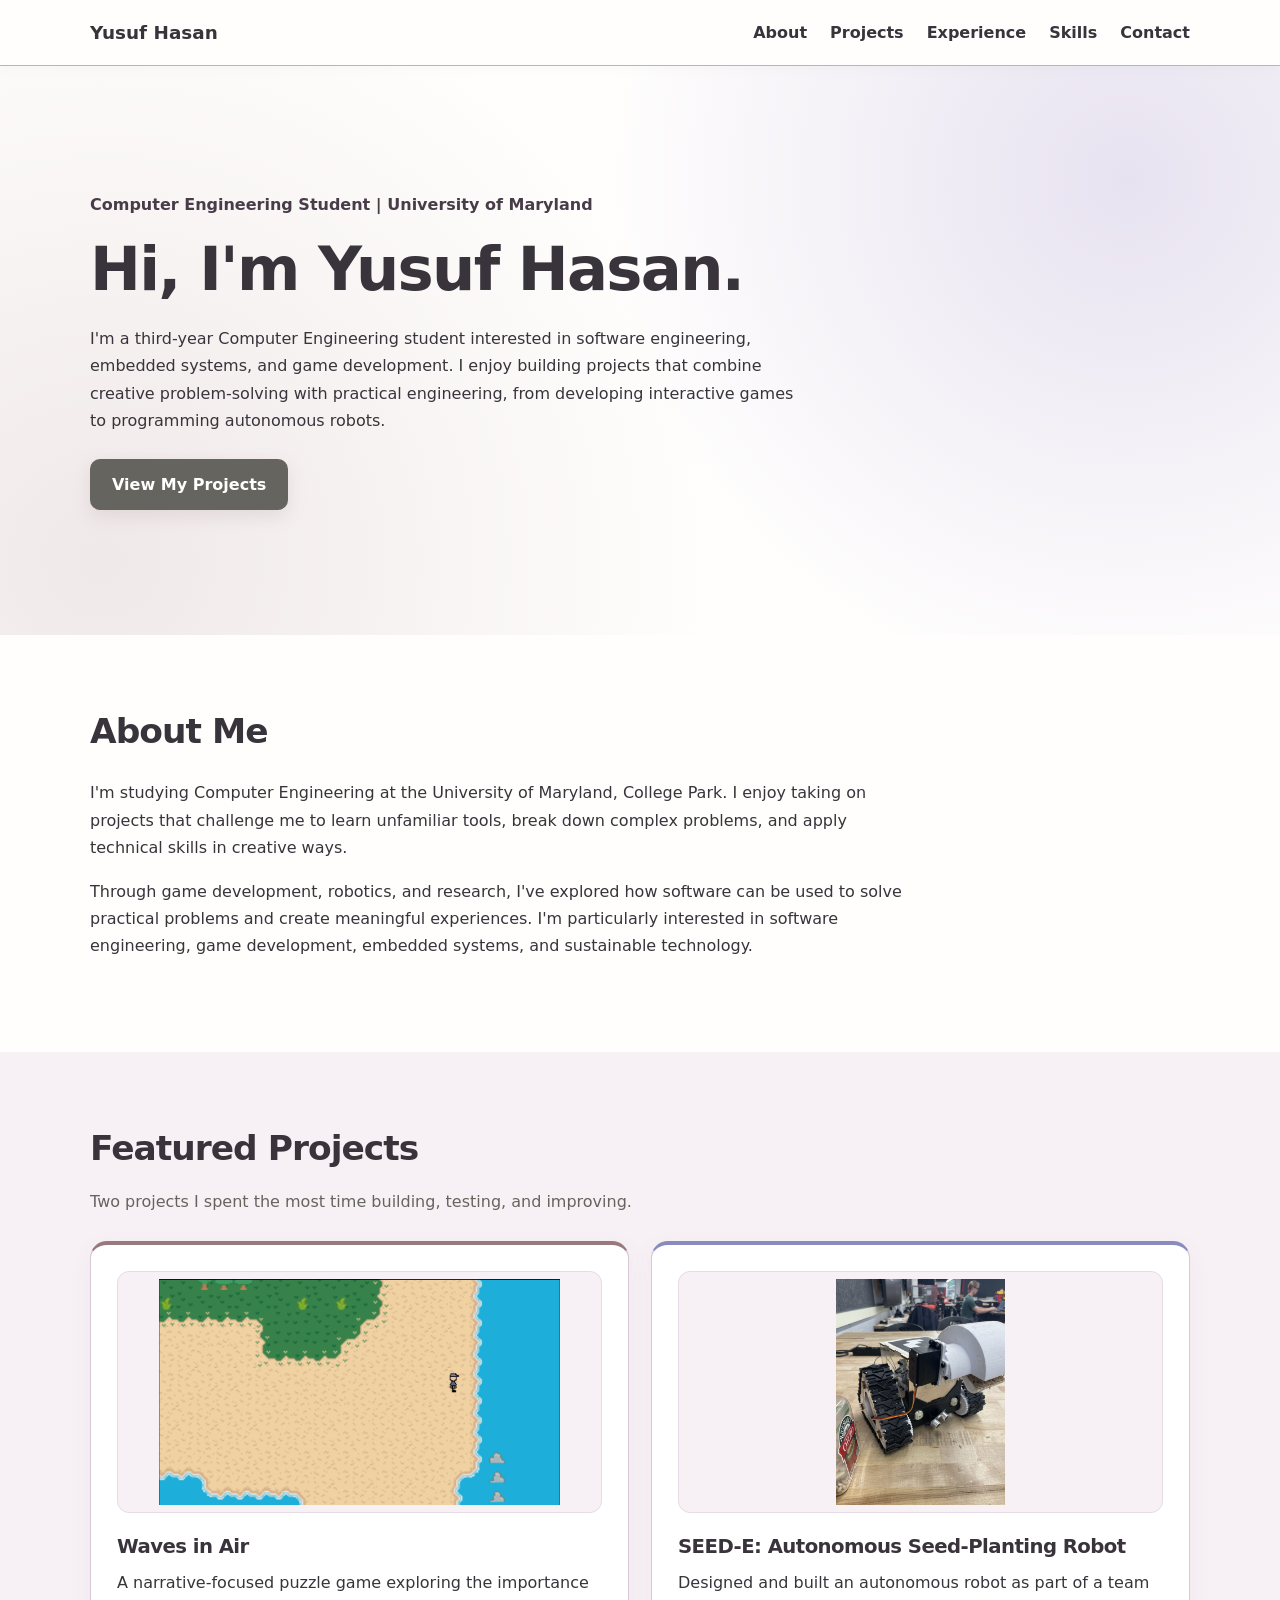
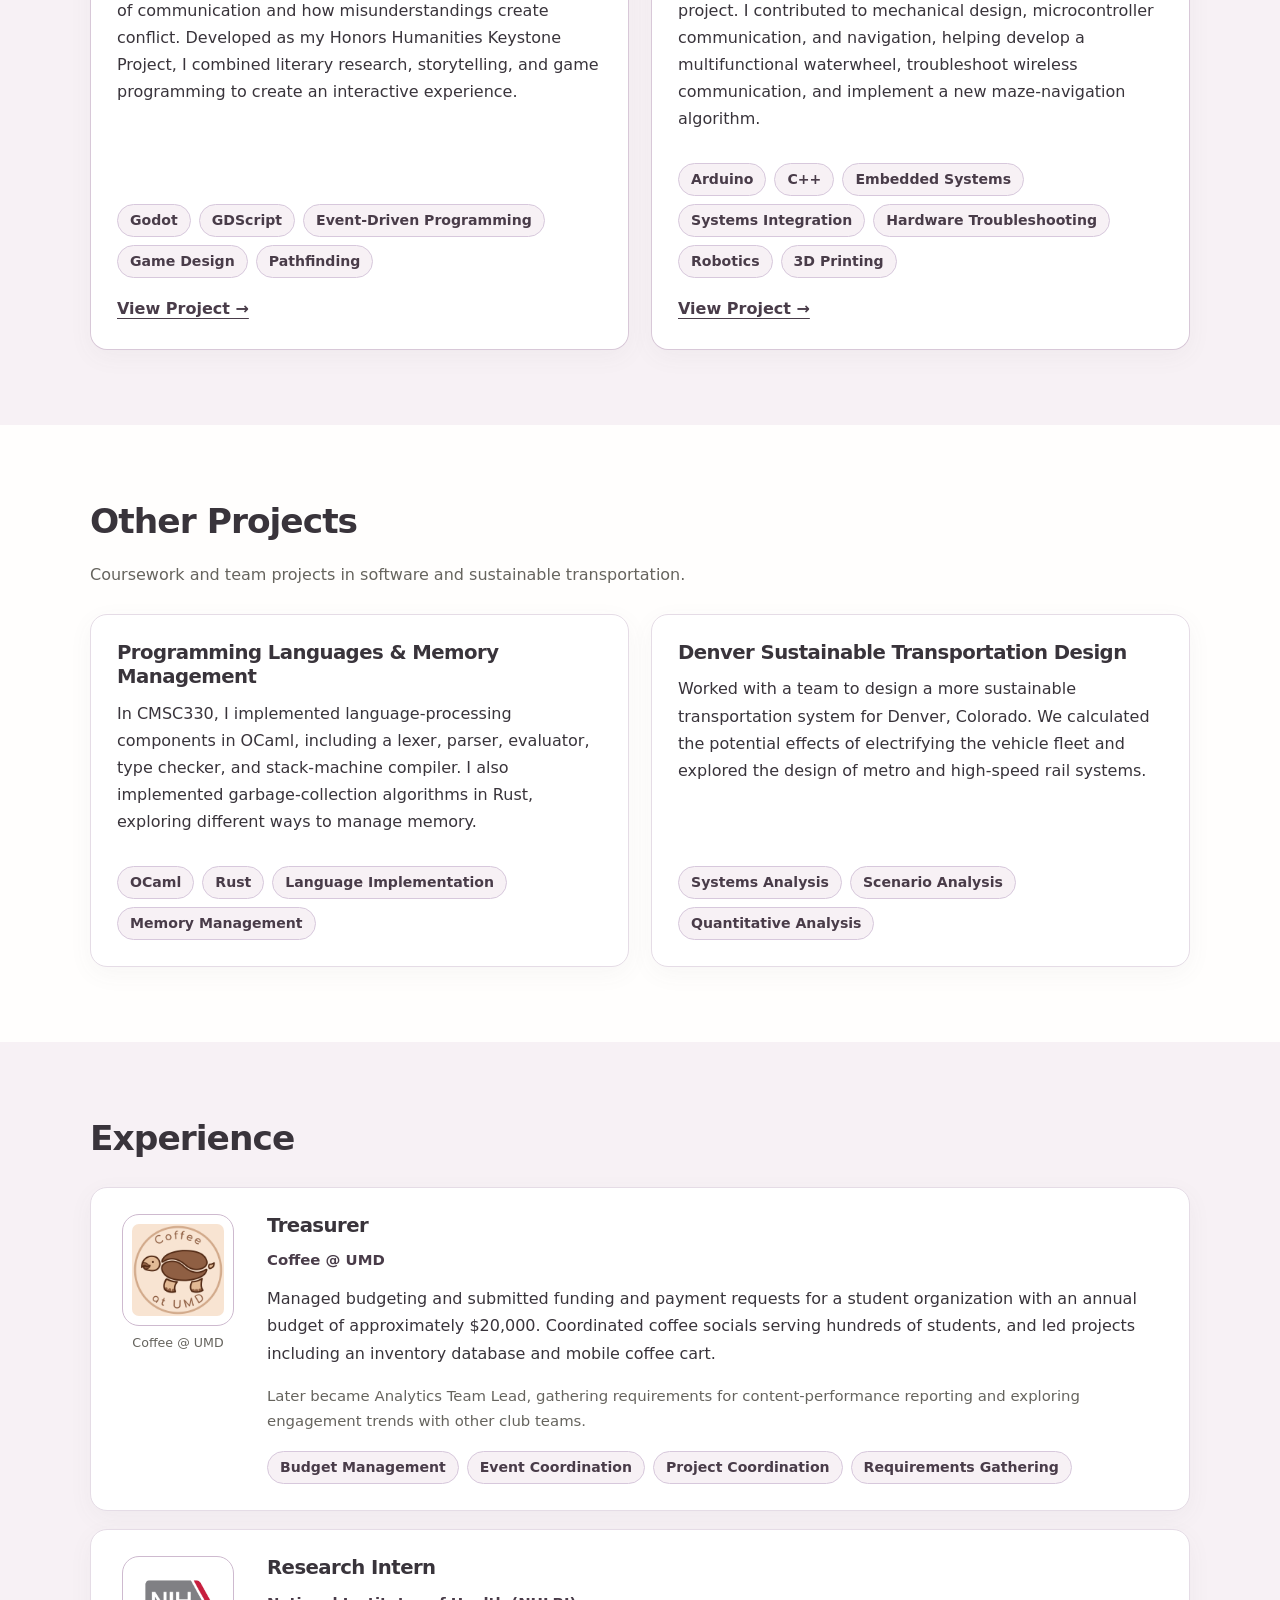
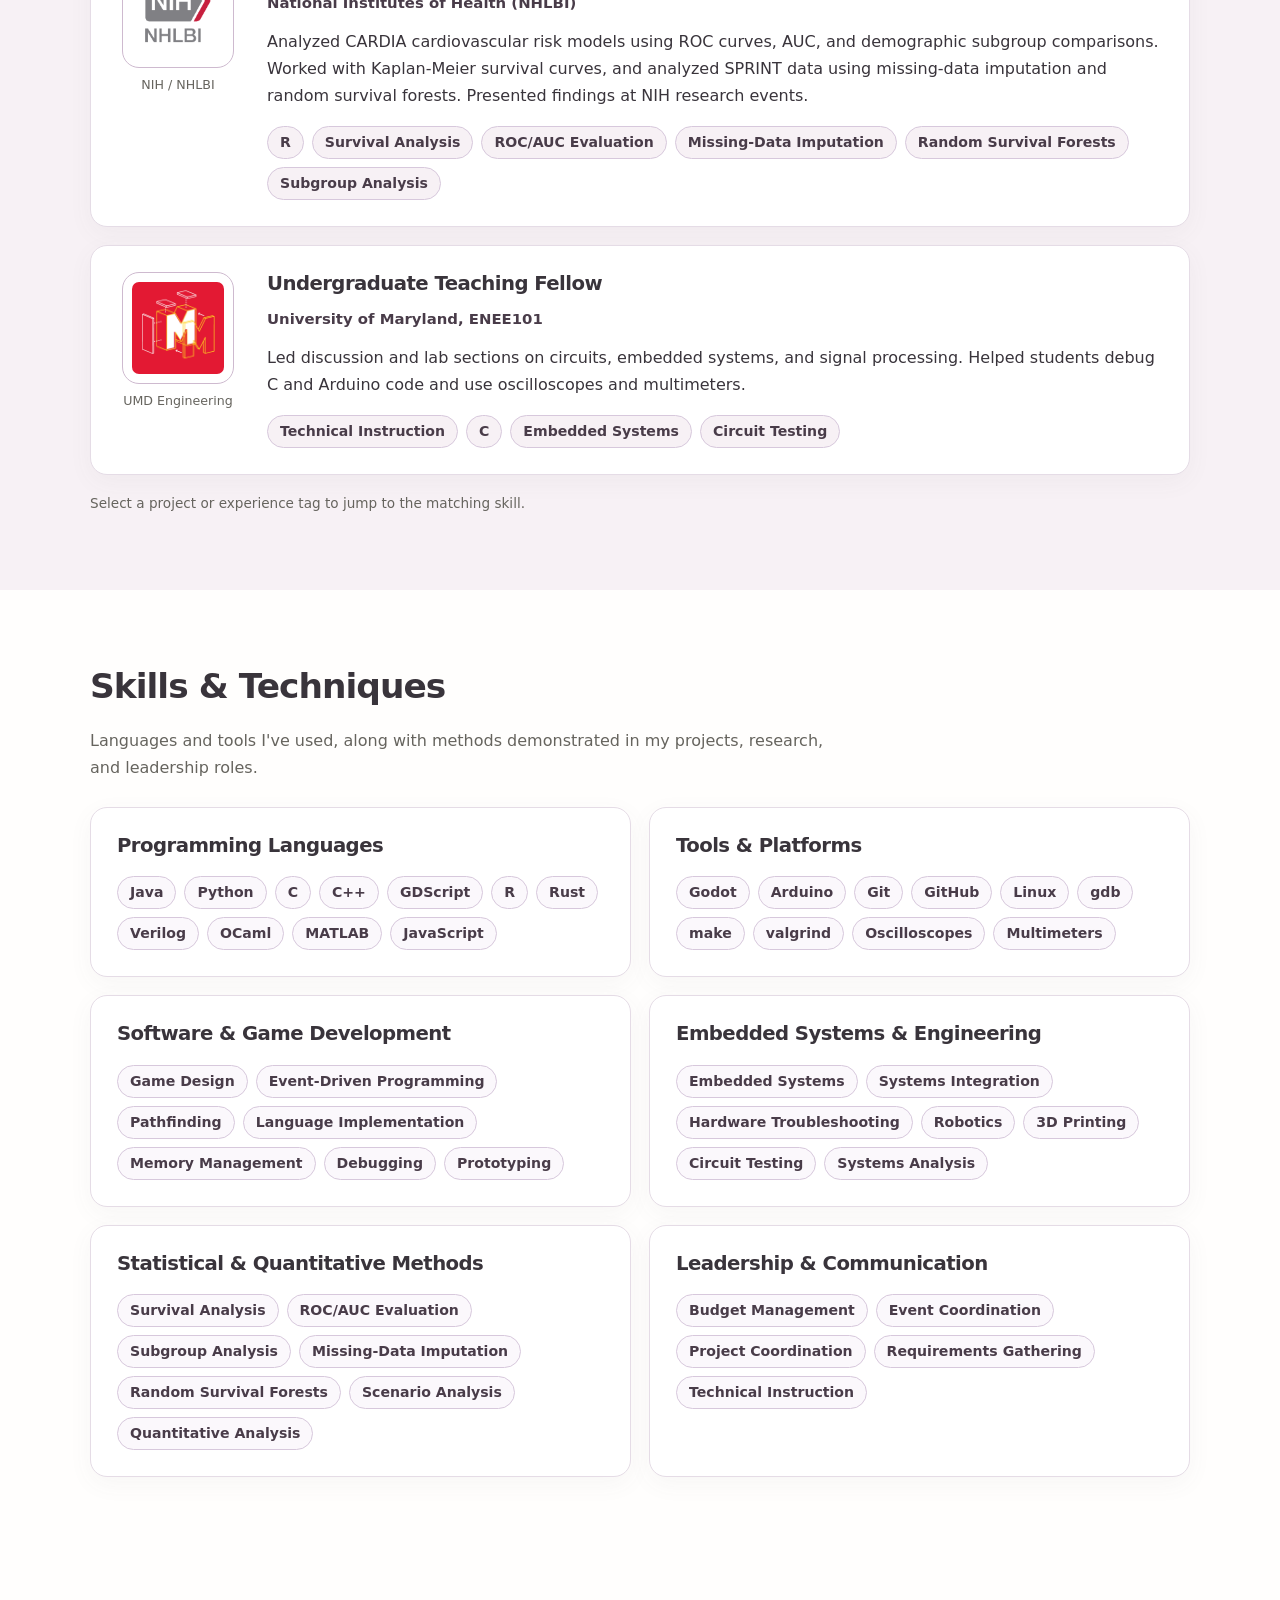
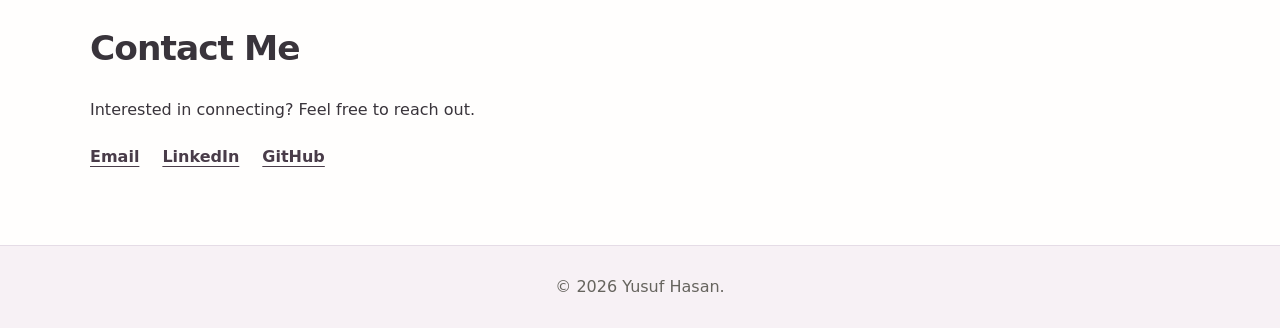
==== index.html @ 1dc0ae50 "Add Waves in Air screenshots and update media checklist" ====
<!DOCTYPE html>
<html lang="en">

<head>
    <meta charset="UTF-8">
    <meta name="viewport" content="width=device-width, initial-scale=1.0">
    <meta name="description" content="Yusuf Hasan's portfolio: game development, embedded systems, and engineering projects at the University of Maryland.">
    <title>Yusuf Hasan | Portfolio</title>
    <link rel="stylesheet" href="style.css?v=20261022-dusty-lavender">
</head>

<body>
    <a class="skip-link" href="#main-content">Skip to content</a>

    <!-- NAVIGATION -->
    <header>
        <nav class="container" aria-label="Main navigation">
            <a href="#home" class="logo">Yusuf Hasan</a>

            <ul class="nav-links">
                <li><a href="#about">About</a></li>
                <li><a href="#projects">Projects</a></li>
                <li><a href="#experience">Experience</a></li>
                <li><a href="#skills">Skills</a></li>
                <li><a href="#contact">Contact</a></li>
            </ul>
        </nav>
    </header>

    <main id="main-content">

        <!-- HOME -->
        <section id="home" class="hero">
            <div class="container">
                <p class="subtitle">
                    Computer Engineering Student | University of Maryland
                </p>
                <h1>Hi, I'm Yusuf Hasan.</h1>

                <p>
                    I'm a third-year Computer Engineering student
                    interested in software engineering, embedded
                    systems, and game development. I enjoy building
                    projects that combine creative problem-solving
                    with practical engineering, from developing
                    interactive games to programming autonomous robots.
                </p>

                <a href="#projects" class="button">View My Projects</a>
            </div>
        </section>

        <!-- ABOUT ME -->
        <section id="about">
            <div class="container">
                <h2>About Me</h2>

                <p>
                    I'm studying Computer Engineering at the
                    University of Maryland, College Park. I enjoy
                    taking on projects that challenge me to learn
                    unfamiliar tools, break down complex problems,
                    and apply technical skills in creative ways.
                </p>

                <p>
                    Through game development, robotics, and research,
                    I've explored how software can be used to solve
                    practical problems and create meaningful
                    experiences. I'm particularly interested in
                    software engineering, game development,
                    embedded systems, and sustainable technology.
                </p>
            </div>
        </section>

        <!-- PROJECTS -->
        <section id="projects" class="alternate">
            <div class="container">
                <h2>Featured Projects</h2>
                <p class="section-intro">Two projects I spent the most time building, testing, and improving.</p>

                <div class="card-grid featured-grid">

                    <!-- WAVES IN AIR -->
                    <article class="card">
                        <figure class="project-card-figure">
                            <img src="assets/waves-in-air/waves-cover.png" alt="The player explores a sandy coastline in Waves in Air" loading="lazy" width="1154" height="650">
                        </figure>

                        <h3>Waves in Air</h3>

                        <p>
                            A narrative-focused puzzle game exploring
                            the importance of communication and how
                            misunderstandings create conflict.
                            Developed as my Honors Humanities Keystone
                            Project, I combined literary research,
                            storytelling, and game programming to
                            create an interactive experience.
                        </p>

                        <div class="tag-list project-tag-list" aria-label="Related skills and techniques">
                            <a class="skill-tag" href="#skill-godot">Godot</a>
                            <a class="skill-tag" href="#skill-gdscript">GDScript</a>
                            <a class="skill-tag" href="#skill-event-driven">Event-Driven Programming</a>
                            <a class="skill-tag" href="#skill-game-design">Game Design</a>
                            <a class="skill-tag" href="#skill-pathfinding">Pathfinding</a>
                        </div>

                        <a href="waves-in-air.html">
                            View Project &rarr;
                        </a>
                    </article>

                    <!-- AUTONOMOUS ROBOT -->
                    <article class="card">
                        <figure class="project-card-figure">
                            <img src="assets/robot/robot-cover.jpg" alt="SEED-E robot with tracked wheels and seed hopper" loading="lazy" width="900" height="1200">
                        </figure>
                        <h3>SEED-E: Autonomous Seed-Planting Robot</h3>
                    
                        <p>
                            Designed and built an autonomous robot as part of
                            a team project. I contributed to mechanical design,
                            microcontroller communication, and navigation,
                            helping develop a multifunctional waterwheel,
                            troubleshoot wireless communication, and
                            implement a new maze-navigation algorithm.
                        </p>
                    
                        <div class="tag-list project-tag-list" aria-label="Related skills and techniques">
                            <a class="skill-tag" href="#skill-arduino">Arduino</a>
                            <a class="skill-tag" href="#skill-cpp">C++</a>
                            <a class="skill-tag" href="#skill-embedded">Embedded Systems</a>
                            <a class="skill-tag" href="#skill-systems-integration">Systems Integration</a>
                            <a class="skill-tag" href="#skill-hardware-troubleshooting">Hardware Troubleshooting</a>
                            <a class="skill-tag" href="#skill-robotics">Robotics</a>
                            <a class="skill-tag" href="#skill-3d-printing">3D Printing</a>
                        </div>
                    
                        <a href="autonomous-robot.html">
                            View Project &rarr;
                        </a>
                    </article>

                </div>
            </div>
        </section>

        <!-- OTHER PROJECTS -->
        <section id="other-projects">
            <div class="container">
                <h2>Other Projects</h2>
                <p class="section-intro">Coursework and team projects in software and sustainable transportation.</p>
                <div class="card-grid other-project-grid">

                    <!-- PROGRAMMING LANGUAGES COURSEWORK -->
                    <article class="card">
                        
                        <h3>Programming Languages &amp; Memory Management</h3>
                        <p>
                            In CMSC330, I implemented language-processing components in OCaml,
                            including a lexer, parser, evaluator, type checker, and stack-machine
                            compiler. I also implemented garbage-collection algorithms in Rust,
                            exploring different ways to manage memory.
                        </p>
                        <div class="tag-list project-tag-list" aria-label="Related skills and techniques">
                            <a class="skill-tag" href="#skill-ocaml">OCaml</a>
                            <a class="skill-tag" href="#skill-rust">Rust</a>
                            <a class="skill-tag" href="#skill-language-implementation">Language Implementation</a>
                            <a class="skill-tag" href="#skill-memory-management">Memory Management</a>
                        </div>
                        <!-- Coursework solutions remain private under course sharing rules. -->
                    </article>

                    <!-- TRANSPORTATION PROJECT -->
                    <article class="card">
                        
                        <h3>Denver Sustainable Transportation Design</h3>

                        <p>
                            Worked with a team to design a more
                            sustainable transportation system for
                            Denver, Colorado. We calculated the
                            potential effects of electrifying the
                            vehicle fleet and explored the design
                            of metro and high-speed rail systems.
                        </p>

                        <div class="tag-list project-tag-list" aria-label="Related skills and techniques">
                            <a class="skill-tag" href="#skill-systems-analysis">Systems Analysis</a>
                            <a class="skill-tag" href="#skill-scenario-analysis">Scenario Analysis</a>
                            <a class="skill-tag" href="#skill-quantitative-analysis">Quantitative Analysis</a>
                        </div>
                    </article>

                </div>
            </div>
        </section>

        <!-- EXPERIENCE -->
        <section id="experience" class="alternate">
            <div class="container">
                <h2>Experience</h2>
                <div class="experience-stack">
                    <article class="card experience-entry">
                        <figure class="experience-visual">
                            <img src="assets/coffee-club/coffee-at-umd-logo.png"
                                 alt="Coffee @ UMD turtle logo" width="120" height="120" loading="lazy">
                            <figcaption>Coffee @ UMD</figcaption>
                        </figure>
                        <div class="experience-copy">
                            <h3>Treasurer</h3>
                            <p class="experience-organization">Coffee @ UMD</p>
                            <p>
                                Managed budgeting and submitted funding and payment requests
                                for a student organization with an annual budget of approximately
                                $20,000. Coordinated coffee socials serving hundreds of students,
                                and led projects including an inventory database and mobile coffee cart.
                            </p>
                            <p class="experience-secondary-role">
                                Later became Analytics Team Lead, gathering requirements for content-performance
                                reporting and exploring engagement trends with other club teams.
                            </p>
                            <div class="tag-list project-tag-list" aria-label="Related skills and techniques">
                            <a class="skill-tag" href="#skill-budget-management">Budget Management</a>
                            <a class="skill-tag" href="#skill-event-coordination">Event Coordination</a>
                            <a class="skill-tag" href="#skill-project-coordination">Project Coordination</a>
                            <a class="skill-tag" href="#skill-requirements-gathering">Requirements Gathering</a>
                        </div>
                        </div>
                    </article>

                    <article class="card experience-entry">
                        <figure class="experience-visual">
                            <img src="assets/nhlbi-logo.png"
                                 alt="National Heart, Lung, and Blood Institute logo" width="120" height="120" loading="lazy">
                            <figcaption>NIH / NHLBI</figcaption>
                        </figure>
                        <div class="experience-copy">
                            <h3>Research Intern</h3>
                            <p class="experience-organization">National Institutes of Health (NHLBI)</p>
                            <p>
                                Analyzed CARDIA cardiovascular risk models using ROC curves, AUC, and
                                demographic subgroup comparisons. Worked with Kaplan-Meier survival curves,
                                and analyzed SPRINT data using missing-data imputation and random survival forests.
                                Presented findings at NIH research events.
                            </p>
                            <div class="tag-list project-tag-list" aria-label="Related skills and techniques">
                            <a class="skill-tag" href="#skill-r">R</a>
                            <a class="skill-tag" href="#skill-survival-analysis">Survival Analysis</a>
                            <a class="skill-tag" href="#skill-roc-auc">ROC/AUC Evaluation</a>
                            <a class="skill-tag" href="#skill-imputation">Missing-Data Imputation</a>
                            <a class="skill-tag" href="#skill-random-survival-forests">Random Survival Forests</a>
                            <a class="skill-tag" href="#skill-subgroup-analysis">Subgroup Analysis</a>
                        </div>
                        </div>
                    </article>

                    <article class="card experience-entry">
                        <figure class="experience-visual">
                            <img src="assets/umd-engineering-logo.png"
                                 alt="University of Maryland Engineering logo" width="120" height="120" loading="lazy">
                            <figcaption>UMD Engineering</figcaption>
                        </figure>
                        <div class="experience-copy">
                            <h3>Undergraduate Teaching Fellow</h3>
                            <p class="experience-organization">University of Maryland, ENEE101</p>
                            <p>
                                Led discussion and lab sections on circuits, embedded systems, and signal
                                processing. Helped students debug C and Arduino code and use
                                oscilloscopes and multimeters.
                            </p>
                            <div class="tag-list project-tag-list" aria-label="Related skills and techniques">
                            <a class="skill-tag" href="#skill-technical-instruction">Technical Instruction</a>
                            <a class="skill-tag" href="#skill-c">C</a>
                            <a class="skill-tag" href="#skill-embedded">Embedded Systems</a>
                            <a class="skill-tag" href="#skill-circuit-testing">Circuit Testing</a>
                        </div>
                        </div>
                    </article>
                </div>
                <p class="tag-hint">Select a project or experience tag to jump to the matching skill.</p>
            </div>
        </section>

                <!-- SKILLS -->
        <section id="skills">
            <div class="container">
                <h2>Skills &amp; Techniques</h2>
                <p class="section-intro">Languages and tools I've used, along with methods demonstrated in my projects, research, and leadership roles.</p>
                <div class="skills-grid">
<div class="card skill-group">
                        <h3>Programming Languages</h3>
                        <div class="skill-list">
                            <span class="skill-chip" id="skill-java">Java</span>
                            <span class="skill-chip" id="skill-python">Python</span>
                            <span class="skill-chip" id="skill-c">C</span>
                            <span class="skill-chip" id="skill-cpp">C++</span>
                            <span class="skill-chip" id="skill-gdscript">GDScript</span>
                            <span class="skill-chip" id="skill-r">R</span>
                            <span class="skill-chip" id="skill-rust">Rust</span>
                            <span class="skill-chip" id="skill-verilog">Verilog</span>
                            <span class="skill-chip" id="skill-ocaml">OCaml</span>
                            <span class="skill-chip" id="skill-matlab">MATLAB</span>
                            <span class="skill-chip" id="skill-javascript">JavaScript</span>
                        </div>
                    </div>
                    
                    <div class="card skill-group">
                        <h3>Tools &amp; Platforms</h3>
                        <div class="skill-list">
                            <span class="skill-chip" id="skill-godot">Godot</span>
                            <span class="skill-chip" id="skill-arduino">Arduino</span>
                            <span class="skill-chip" id="skill-git">Git</span>
                            <span class="skill-chip" id="skill-github">GitHub</span>
                            <span class="skill-chip" id="skill-linux">Linux</span>
                            <span class="skill-chip" id="skill-gdb">gdb</span>
                            <span class="skill-chip" id="skill-make">make</span>
                            <span class="skill-chip" id="skill-valgrind">valgrind</span>
                            <span class="skill-chip" id="skill-oscilloscope">Oscilloscopes</span>
                            <span class="skill-chip" id="skill-multimeter">Multimeters</span>
                        </div>
                    </div>
                    <div class="card skill-group">
                        <h3>Software &amp; Game Development</h3>
                        <div class="skill-list">
                            <span class="skill-chip" id="skill-game-design">Game Design</span>
                            <span class="skill-chip" id="skill-event-driven">Event-Driven Programming</span>
                            <span class="skill-chip" id="skill-pathfinding">Pathfinding</span>
                            <span class="skill-chip" id="skill-language-implementation">Language Implementation</span>
                            <span class="skill-chip" id="skill-memory-management">Memory Management</span>
                            <span class="skill-chip" id="skill-debugging">Debugging</span>
                            <span class="skill-chip" id="skill-prototyping">Prototyping</span>
                        </div>
                    </div>
                    <div class="card skill-group">
                        <h3>Embedded Systems &amp; Engineering</h3>
                        <div class="skill-list">
                            <span class="skill-chip" id="skill-embedded">Embedded Systems</span>
                            <span class="skill-chip" id="skill-systems-integration">Systems Integration</span>
                            <span class="skill-chip" id="skill-hardware-troubleshooting">Hardware Troubleshooting</span>
                            <span class="skill-chip" id="skill-robotics">Robotics</span>
                            <span class="skill-chip" id="skill-3d-printing">3D Printing</span>
                            <span class="skill-chip" id="skill-circuit-testing">Circuit Testing</span>
                            <span class="skill-chip" id="skill-systems-analysis">Systems Analysis</span>
                        </div>
                    </div>
                    <div class="card skill-group">
                        <h3>Statistical &amp; Quantitative Methods</h3>
                        <div class="skill-list">
                            <span class="skill-chip" id="skill-survival-analysis">Survival Analysis</span>
                            <span class="skill-chip" id="skill-roc-auc">ROC/AUC Evaluation</span>
                            <span class="skill-chip" id="skill-subgroup-analysis">Subgroup Analysis</span>
                            <span class="skill-chip" id="skill-imputation">Missing-Data Imputation</span>
                            <span class="skill-chip" id="skill-random-survival-forests">Random Survival Forests</span>
                            <span class="skill-chip" id="skill-scenario-analysis">Scenario Analysis</span>
                            <span class="skill-chip" id="skill-quantitative-analysis">Quantitative Analysis</span>
                        </div>
                    </div>
                    <div class="card skill-group">
                        <h3>Leadership &amp; Communication</h3>
                        <div class="skill-list">
                            <span class="skill-chip" id="skill-budget-management">Budget Management</span>
                            <span class="skill-chip" id="skill-event-coordination">Event Coordination</span>
                            <span class="skill-chip" id="skill-project-coordination">Project Coordination</span>
                            <span class="skill-chip" id="skill-requirements-gathering">Requirements Gathering</span>
                            <span class="skill-chip" id="skill-technical-instruction">Technical Instruction</span>
                        </div>
                    </div>
                </div>
            </div>
        </section>

        <!-- CONTACT -->
        <section id="contact">
            <div class="container">
                <h2>Contact Me</h2>

                <p>
                    Interested in connecting? Feel free to reach out.
                </p>

                <div class="contact-links">
                    <a href="mailto:hasan.yusuf4906@gmail.com">Email</a>

                    <a href="https://www.linkedin.com/in/yhasan1/"
                       target="_blank"
                       rel="noopener noreferrer">LinkedIn</a>

                    <a href="https://github.com/yhasan-1"
                       target="_blank"
                       rel="noopener noreferrer">GitHub</a>

                    <!-- Add your resume PDF to assets/other/resume.pdf and then uncomment this link:
                    <a href="assets/other/resume.pdf" target="_blank" rel="noopener noreferrer">Resume (PDF)</a>
                    -->
                </div>
            </div>
        </section>

    </main>

    <!-- FOOTER -->
    <footer>
        <div class="container">
            <p>&copy; 2026 Yusuf Hasan.</p>
        </div>
    </footer>

</body>
</html>
---- style.css ----
/* Dusty lavender palette sampled from the six-swatch reference.
   Mauve #97797E  |  Blush #C6AEB2  |  Lilac #CEBACF
   Lavender #B1A2D3  |  Periwinkle #8A8BBD  |  Charcoal #66645E
   Darker mauve text/links preserve contrast on off-white backgrounds.
*/

:root {
  color-scheme: light;
  --page: #FFFEFD;
  --surface: #FFFFFF;
  --lavender: #F7F1F5;
  --lavender-2: #EDE5ED;
  --lavender-3: #CEBACF;
  --ink: #39343B;
  --muted: #66645E;
  --accent: #5A4653;
  --accent-dark: #493C49;
  --border: #E5DCE6;
  --mauve: #97797E;
  --blush: #C6AEB2;
  --lilac: #CEBACF;
  --dusty-lavender: #B1A2D3;
  --periwinkle: #8A8BBD;
  --charcoal: #66645E;
  --shadow: 0 7px 25px rgba(102, 100, 94, .05);
  --shadow-hover: 0 17px 38px rgba(102, 100, 94, .13);
}
*, *::before, *::after { box-sizing: border-box; }
html { scroll-behavior: smooth; scroll-padding-top: 100px; }
body {
  margin: 0;
  background: var(--page);
  color: var(--ink);
  font: 400 1rem/1.7 system-ui, -apple-system, BlinkMacSystemFont, "Segoe UI", sans-serif;
}
img { max-width: 100%; }
a { color: var(--accent-dark); text-underline-offset: .22em; }
a:hover { color: var(--accent); }
a:focus-visible, summary:focus-visible {
  outline: 3px solid var(--accent);
  outline-offset: 4px;
  border-radius: 3px;
}
h1, h2, h3 { line-height: 1.23; letter-spacing: -.028em; }
h1 { font-size: clamp(2.45rem, 5vw, 3.8rem); margin: 0 0 18px; }
h2 { font-size: clamp(1.7rem, 3vw, 2.15rem); margin: 0 0 27px; }
h3 { font-size: 1.23rem; margin: 0 0 10px; }
p { margin: 0 0 17px; }
.container { width: min(91%, 1100px); margin-inline: auto; }
section { padding: 75px 0; }
section.alternate { background: var(--lavender); }
#skills, #other-projects { background: var(--page); }
#experience { background: var(--lavender); }
.skip-link {
  position: absolute; top: -100px; left: 12px; z-index: 100;
  padding: 11px 18px; border: 2px solid var(--accent); border-radius: 8px;
  background: #fff; color: var(--ink); font-weight: 700;
}
.skip-link:focus { top: 10px; }

/* Navigation */
header {
  position: sticky; top: 0; z-index: 20;
  background: rgba(255, 254, 253, .97);
  border-bottom: 1px solid var(--border);
  box-shadow: 0 2px 12px rgba(102, 100, 94, .04);
}
nav.container {
  display: flex; justify-content: space-between; align-items: center;
  gap: 22px; padding: 17px 0;
}
.logo { font-size: 1.15rem; font-weight: 750; color: var(--ink); text-decoration: none; }
.logo:hover { color: var(--accent); text-decoration: none; }
.nav-links {
  display: flex; flex-wrap: wrap; align-items: center;
  list-style: none; gap: 10px 23px; padding: 0; margin: 0;
}
.nav-links a { color: var(--ink); font-weight: 550; text-decoration: none; }
.nav-links a:hover { color: var(--accent); text-decoration: underline; }

/* Introduction */
.hero {
  padding: clamp(85px, 10vw, 125px) 0;
  background: radial-gradient(circle at 88% 24%, #E4D8E8 0, transparent 42%),
              radial-gradient(circle at 8% 85%, #F1E8EC 0, transparent 45%),
              var(--page);
}
.hero .container > p:not(.subtitle), .hero p { max-width: 720px; }
.hero h1 { max-width: 910px; }
.subtitle { color: var(--accent-dark); font-weight: 720; margin-bottom: 14px; }
.button {
  display: inline-block; margin-top: 8px; padding: 12px 22px;
  background: var(--accent); color: #fff; font-weight: 700;
  border-radius: 10px; text-decoration: none;
  box-shadow: 0 6px 18px rgba(151, 121, 126, .18);
  transition: background-color .18s ease, transform .18s ease, box-shadow .18s ease;
}
.button:hover {
  background: var(--accent-dark); color: #fff; text-decoration: none;
  transform: translateY(-2px); box-shadow: 0 10px 22px rgba(151, 121, 126, .23);
}

/* Projects */
.card-grid { display: grid; grid-template-columns: repeat(2, minmax(0, 1fr)); gap: 22px; }
.card {
  background: var(--surface); border: 1px solid var(--border);
  border-radius: 17px; padding: 26px; min-width: 0; box-shadow: var(--shadow);
}
.card-grid > .card { display: flex; flex-direction: column; }
.card-grid > .card:hover {
  box-shadow: var(--shadow-hover); border-color: #CEBACF; transform: translateY(-3px);
}
.card-grid > .card { transition: transform .22s ease, box-shadow .22s ease, border-color .22s ease; }
.card a:not(.skill-tag) { display: inline-block; font-weight: 720; margin-top: 14px; }
.card-grid .card .tags { margin-top: auto; }
.tags { color: var(--muted); font-size: .92rem; }
.section-intro { color: var(--muted); max-width: 760px; margin: -8px 0 26px; }
.featured-grid > .card { border-color: #D8C8D8; }
.other-project-grid > .card { background: #fff; }
.project-card-art, .project-card-figure {
  display: grid; place-items: center;
  min-height: 215px; margin: 0 0 22px; overflow: hidden;
  border: 1px solid var(--border); border-radius: 12px;
  background: linear-gradient(130deg, #EFE4ED 5%, #B1A2D3 52%, #F8F4F6 100%);
}
.project-card-art { position: relative; }
.project-art-glyph {
  color: #8A8BBD; font-size: 5.6rem; line-height: 1;
  transform: rotate(-12deg); transition: transform .3s ease;
}
.project-art-lines {
  position: absolute; width: 100px; height: 4px;
  border-radius: 50%; right: 13%; bottom: 33%;
  background: #C6AEB2; box-shadow: 0 19px #CEBACF, 0 38px #B1A2D3;
  opacity: .7;
}
.card:hover .project-art-glyph { transform: rotate(0deg) translateY(-4px); }
.project-card-figure { display: block; background: var(--lavender); text-align: center; }
.project-card-figure img {
  width: 100%; height: 240px; padding: 7px;
  object-fit: contain; display: block;
  transition: transform .3s ease;
}
.project-card-figure:hover img, .card:hover .project-card-figure img { transform: scale(1.035); }
.project-card-figure figcaption {
  font-size: .83rem; color: var(--muted); padding: 2px 8px 10px;
}
#about p { max-width: 830px; }

/* Experience */
.experience-stack { display: grid; gap: 18px; }
.experience-entry {
  display: grid; grid-template-columns: 122px minmax(0, 1fr);
  align-items: start; gap: 28px;
}
.experience-visual {
  margin: 0; text-align: center; min-width: 0;
}
.experience-visual img {
  width: 112px; height: 112px; display: block; margin: 0 auto 8px;
  object-fit: contain; padding: 9px; border-radius: 17px;
  background: #fff; border: 1px solid var(--border);
  transition: transform .28s ease, box-shadow .28s ease;
}
.experience-entry:hover .experience-visual img {
  transform: translateY(-3px) rotate(-2deg) scale(1.04);
  box-shadow: 0 11px 24px rgba(138, 139, 189, .18);
}
.experience-visual figcaption { color: var(--muted); font-size: .79rem; line-height: 1.4; }
.experience-copy { min-width: 0; }
.experience-organization {
  color: var(--accent-dark); font-size: .93rem; font-weight: 680;
  margin-bottom: 12px !important;
}
.experience-secondary-role { color: var(--muted); font-size: .93rem; }
.tag-hint { color: var(--muted); font-size: .85rem; margin: 17px 0 0; }
.tag-list, .skill-list { display: flex; flex-wrap: wrap; gap: 8px; margin-top: 15px; }
.skill-tag, .skill-chip {
  display: inline-flex; align-items: center; min-height: 33px;
  border-radius: 999px; border: 1px solid #D7C8DC;
  background: var(--lavender); padding: 5px 12px;
  color: var(--accent-dark); font-size: .88rem;
  font-weight: 650; line-height: 1.35;
}
.skill-tag { text-decoration: none; transition: transform .18s ease, background-color .18s ease; }
.skill-tag:hover {
  color: var(--accent-dark); text-decoration: none;
  background: #E6D8EB; transform: translateY(-2px);
}
.skill-chip { background: #FBF8FC; scroll-margin-top: 130px; }
.skill-chip:target {
  background: #DDD2E7; outline: 2px solid var(--accent); outline-offset: 2px;
}
.skills-grid { display: grid; grid-template-columns: repeat(2,minmax(0,1fr)); gap: 18px; }
.skill-group h3 { margin-bottom: 18px; }
.skill-group .skill-list { margin-top: 0; }

/* Contact and footer */
.contact-links { display: flex; flex-wrap: wrap; gap: 14px 23px; margin-top: 20px; }
.contact-links a { font-weight: 660; }
footer {
  border-top: 1px solid var(--border); background: var(--lavender);
  padding: 27px 0; color: var(--muted); text-align: center;
}
footer p { margin: 0; }

/* Project detail pages */
.project-page .hero, .robot-page .hero { padding: 65px 0 48px; }
.project-page section, .robot-page section { padding: 60px 0; }
.project-page h1, .robot-page h1 { margin: 16px 0 12px; }
.project-page h3, .robot-page h3 { margin: 22px 0 13px; }
.project-page p, .robot-page p { max-width: 870px; }
.project-page ul, .robot-page ul { padding-left: 22px; margin: 0 0 19px; }
.project-page li, .robot-page li { margin-bottom: 10px; }
/* Only text until Waves in Air screenshots are available. */
.project-page .content-with-media { max-width: 900px; }
.project-page .project-challenge { margin-bottom: 19px; }
.project-page .project-challenge h3 { margin-top: 0; }
.project-page .project-challenge ul { margin-bottom: 0; }
.project-page .project-challenge li:last-child { margin-bottom: 0; }
.project-note, .gallery-intro { color: var(--muted); font-size: .94rem; }
/* SEED-E photos use intrinsic image dimensions, rather than fixed cropped boxes. */
.robot-layout {
  display: grid; grid-template-columns: minmax(0,1.18fr) minmax(270px,.82fr);
  gap: 28px; align-items: start; margin: 25px 0;
}
.robot-photo { margin: 0; min-width: 0; }
.photo-frame {
  width: 100%; padding: 10px; overflow: hidden;
  display: grid; place-items: center;
  border: 1px solid var(--border); border-radius: 13px;
  background: linear-gradient(145deg, #FCF7FB, #EDE5EF);
}
.photo-frame img {
  display: block; width: 100%; height: auto;
  max-height: 460px; object-fit: contain; border-radius: 7px;
  transition: transform .32s ease, filter .32s ease;
}
.robot-photo:hover .photo-frame img { transform: scale(1.035); filter: saturate(1.06); }
.robot-photo figcaption {
  margin-top: 9px; color: var(--muted);
  font-size: .89rem; line-height: 1.55;
}
.robot-photo-gallery {
  display: grid; grid-template-columns: repeat(2,minmax(0,1fr));
  gap: 22px; margin: 22px 0 0; max-width: 860px;
}
.robot-photo-gallery .photo-frame img { max-height: 330px; }
.robot-technical-text { max-width: 870px; }
.gallery-heading { scroll-margin-top: 130px; }
.page-actions { display: flex; gap: 16px; flex-wrap: wrap; margin-top: 20px; }

@media (max-width: 820px) {
  nav.container { flex-direction: column; align-items: flex-start; gap: 12px; }
  .nav-links { gap: 9px 18px; font-size: .93rem; }
  .robot-layout { grid-template-columns: 1fr; }
  .robot-layout .robot-photo { max-width: 580px; }
}
@media (max-width: 650px) {
  section, .project-page section, .robot-page section { padding: 50px 0; }
  .hero, .project-page .hero, .robot-page .hero { padding: 70px 0 48px; }
  .card-grid, .skills-grid, .robot-photo-gallery { grid-template-columns: 1fr; }
  .card { padding: 20px; }
  .experience-entry { grid-template-columns: 76px minmax(0,1fr); gap: 15px; }
  .experience-visual img { width: 70px; height: 70px; padding: 6px; border-radius: 12px; }
  .experience-visual figcaption { font-size: .7rem; }
  .project-card-figure img { height: 210px; }
  .robot-photo-gallery .photo-frame img { max-height: 410px; }
}
@media (prefers-reduced-motion: reduce) {
  html { scroll-behavior: auto; }
  *, *::before, *::after { transition-duration: .01ms !important; animation-duration: .01ms !important; }
}

/* Project technologies use the same linked tags as experience entries. */
.card-grid .project-tag-list {
  margin-top: auto;
  padding-top: 14px;
}
.card-grid .project-tag-list + a {
  margin-top: 17px;
}
.project-detail-tags {
  margin: 14px 0 22px;
}
.project-detail-tags .skill-tag {
  white-space: nowrap;
}


/* Project showcases: short, scannable content and consistent navigation */
.showcase-lead {
  font-size: clamp(1.08rem, 1.6vw, 1.24rem);
  font-weight: 520;
  max-width: 740px;
}
.project-back-link { display: inline-block; margin-bottom: 19px; }
.project-feature-grid {
  display: grid;
  grid-template-columns: repeat(3, minmax(0, 1fr));
  gap: 18px;
}
.project-feature-grid .card {
  padding: 22px;
  box-shadow: var(--shadow);
}
.project-feature-grid .card h3 { margin-top: 0; }
.project-feature-grid .card p { margin-bottom: 0; }
.project-return {
  padding: 32px 0 78px !important;
  border-top: 1px solid var(--border);
  background: var(--page);
}
.project-return .button { margin-top: 0; }
@media (max-width: 820px) {
  .project-feature-grid { grid-template-columns: 1fr; }
}

/* Reference colors used as gentle accents, not as low-contrast body text. */
header { border-bottom-color: var(--blush); }
.button { background: var(--charcoal); }
.button:hover { background: var(--accent); }
.hero {
  background:
    radial-gradient(circle at 88% 20%, rgba(177, 162, 211, .30) 0, transparent 43%),
    radial-gradient(circle at 8% 87%, rgba(198, 174, 178, .27) 0, transparent 48%),
    var(--page);
}
.section-intro { color: var(--muted); }
.featured-grid > .card { border-top: 4px solid var(--mauve); }
.featured-grid > .card:nth-child(2) { border-top-color: var(--periwinkle); }
.project-art-glyph { color: var(--mauve); }
.project-art-lines { background: var(--blush); box-shadow: 0 19px var(--lilac), 0 38px var(--dusty-lavender); }
.experience-visual img { border-color: var(--lilac); }
.skill-chip:target { background: #E6DAEB; outline-color: var(--charcoal); }
::selection { background: var(--lilac); color: var(--ink); }


/* Keep gameplay screenshots and dialogue readable at every viewport width. */
.waves-photo { max-width: 860px; margin: 24px 0; }
.waves-photo .photo-frame img { max-height: none; }
.waves-photo figcaption { margin-top: 9px; color: var(--muted); font-size: .89rem; }
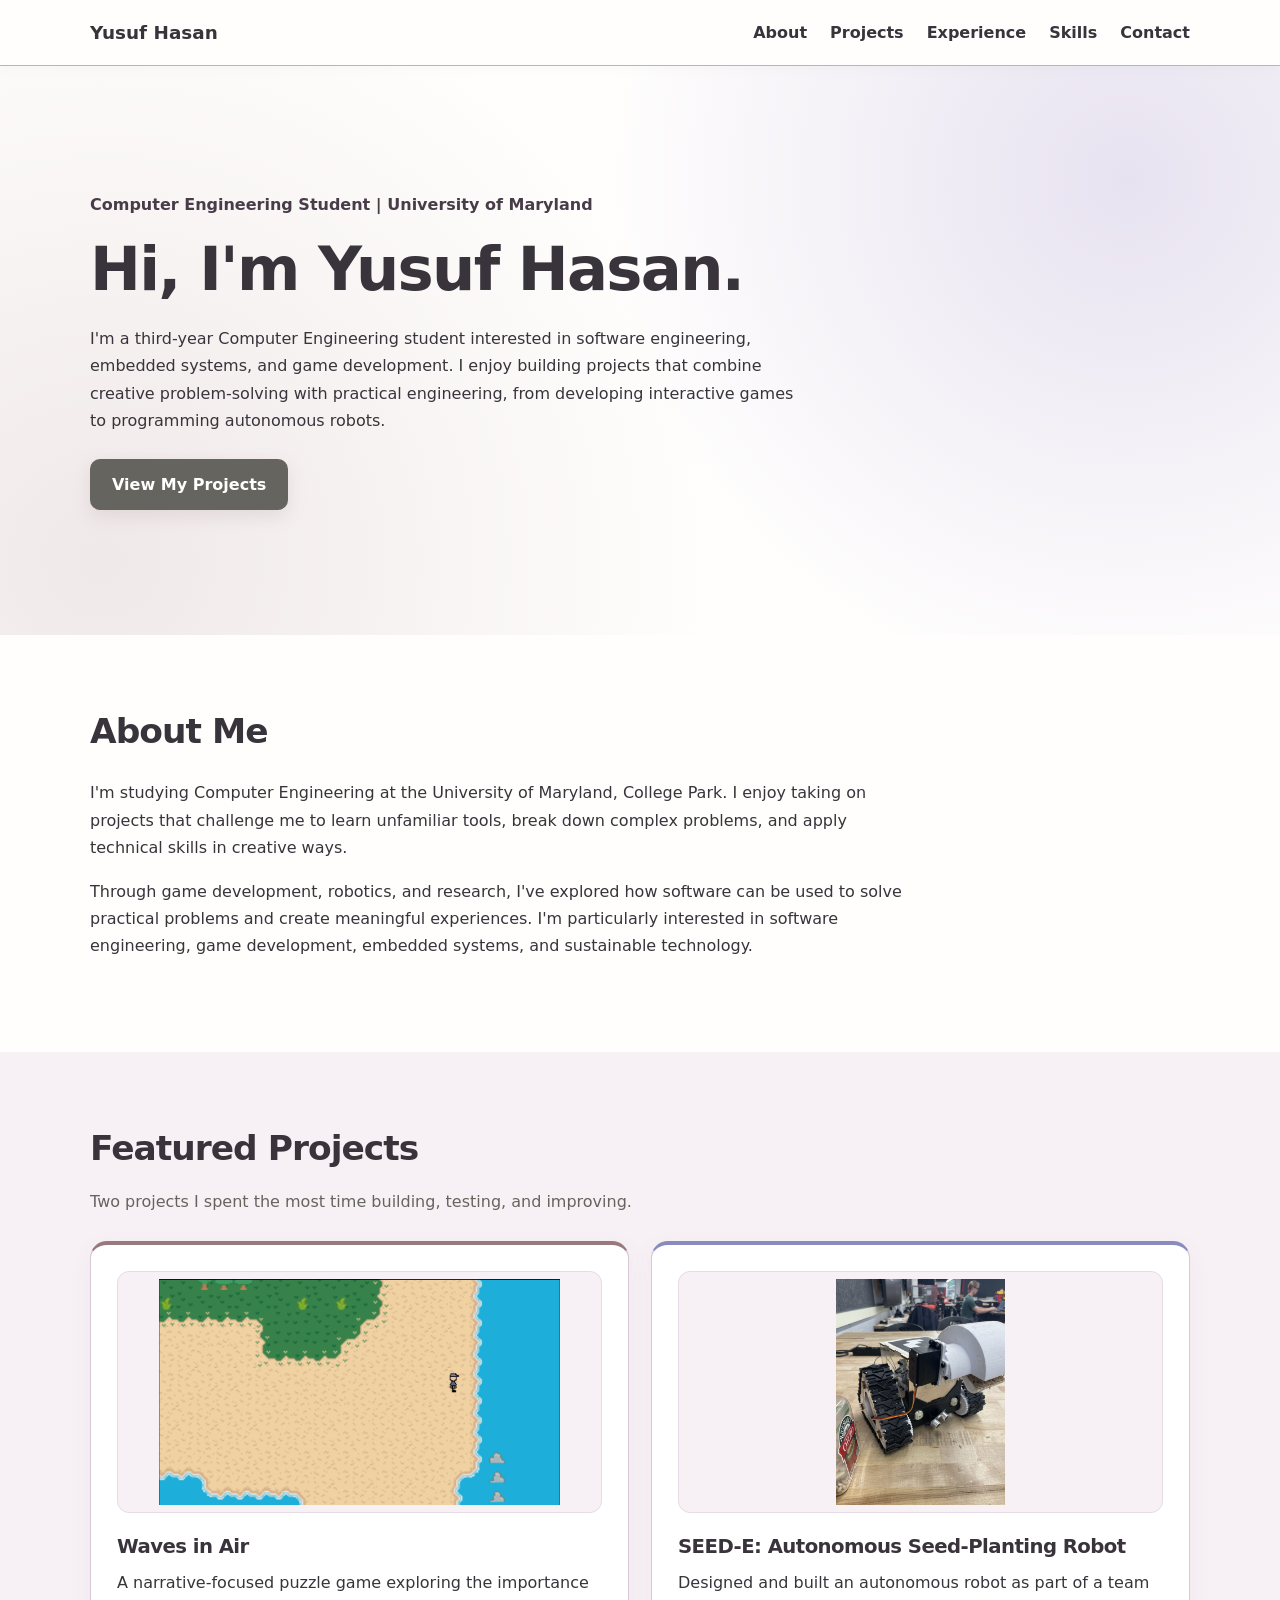
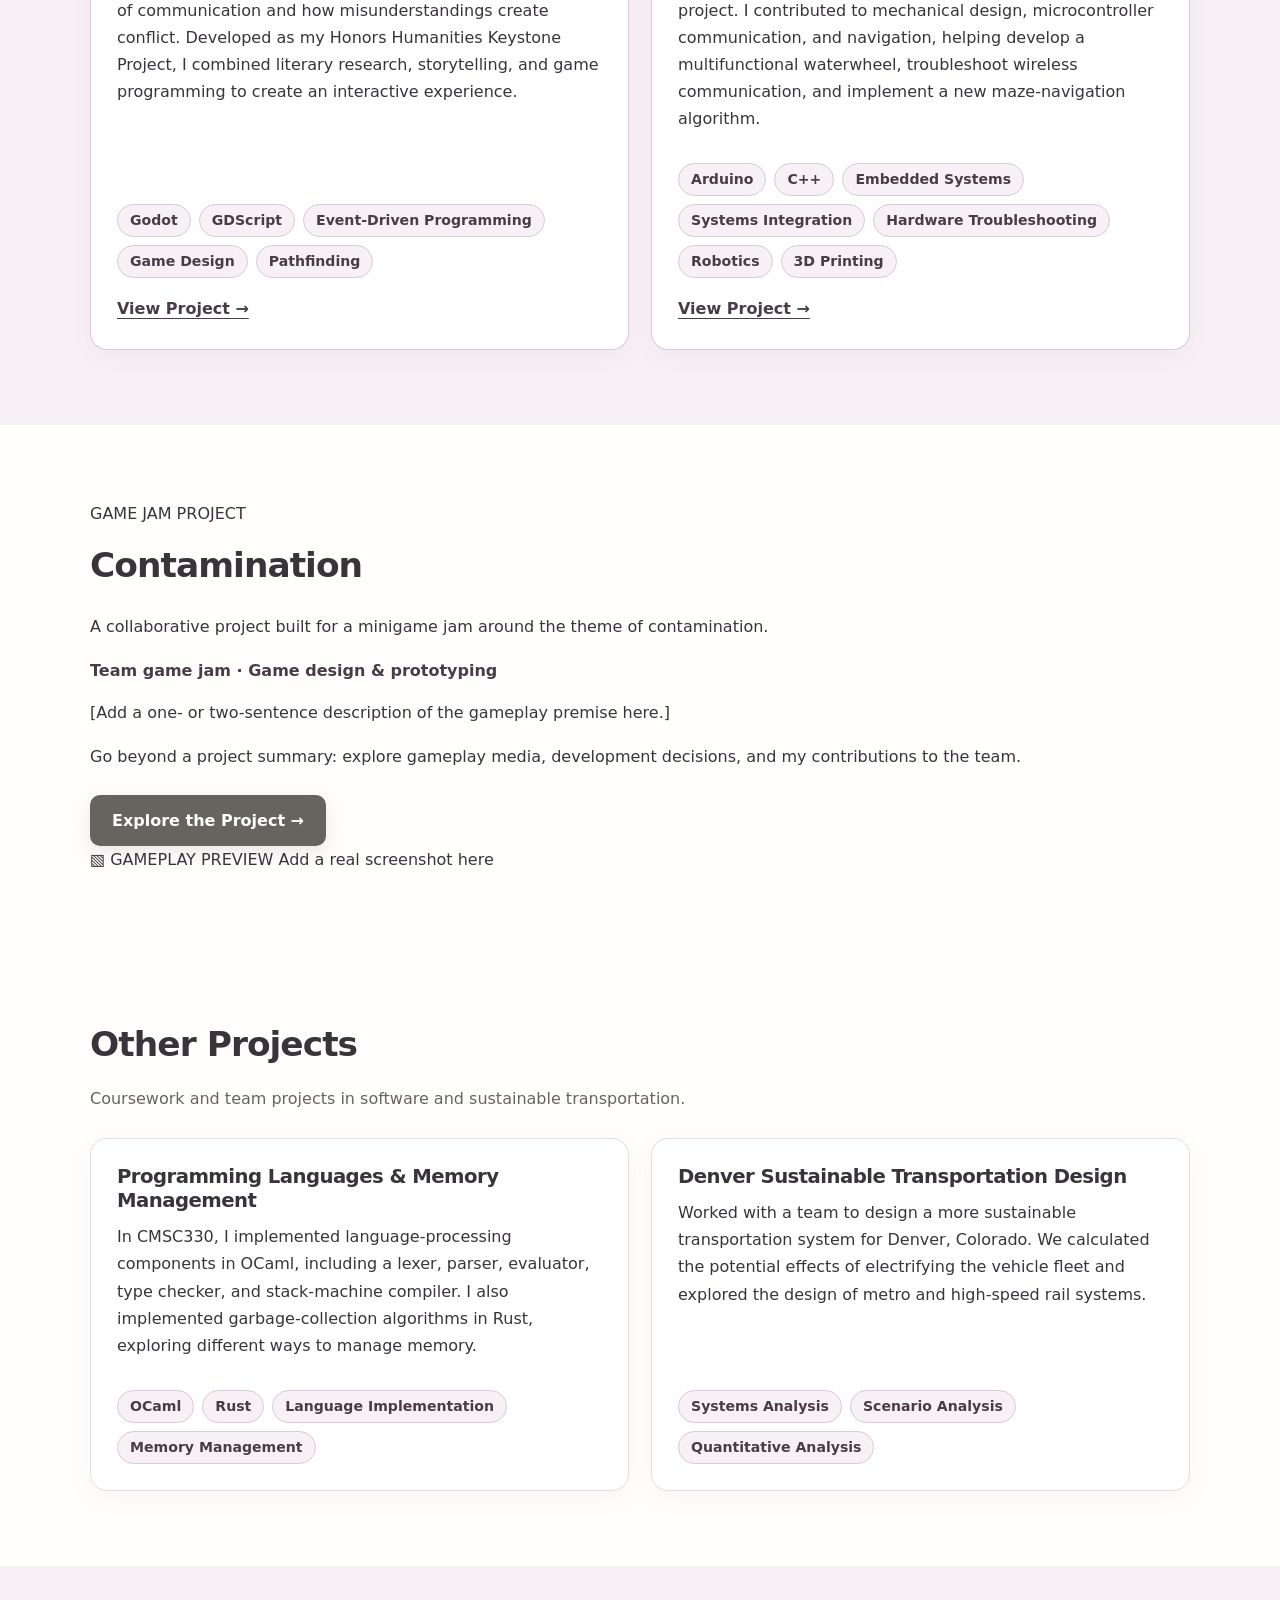
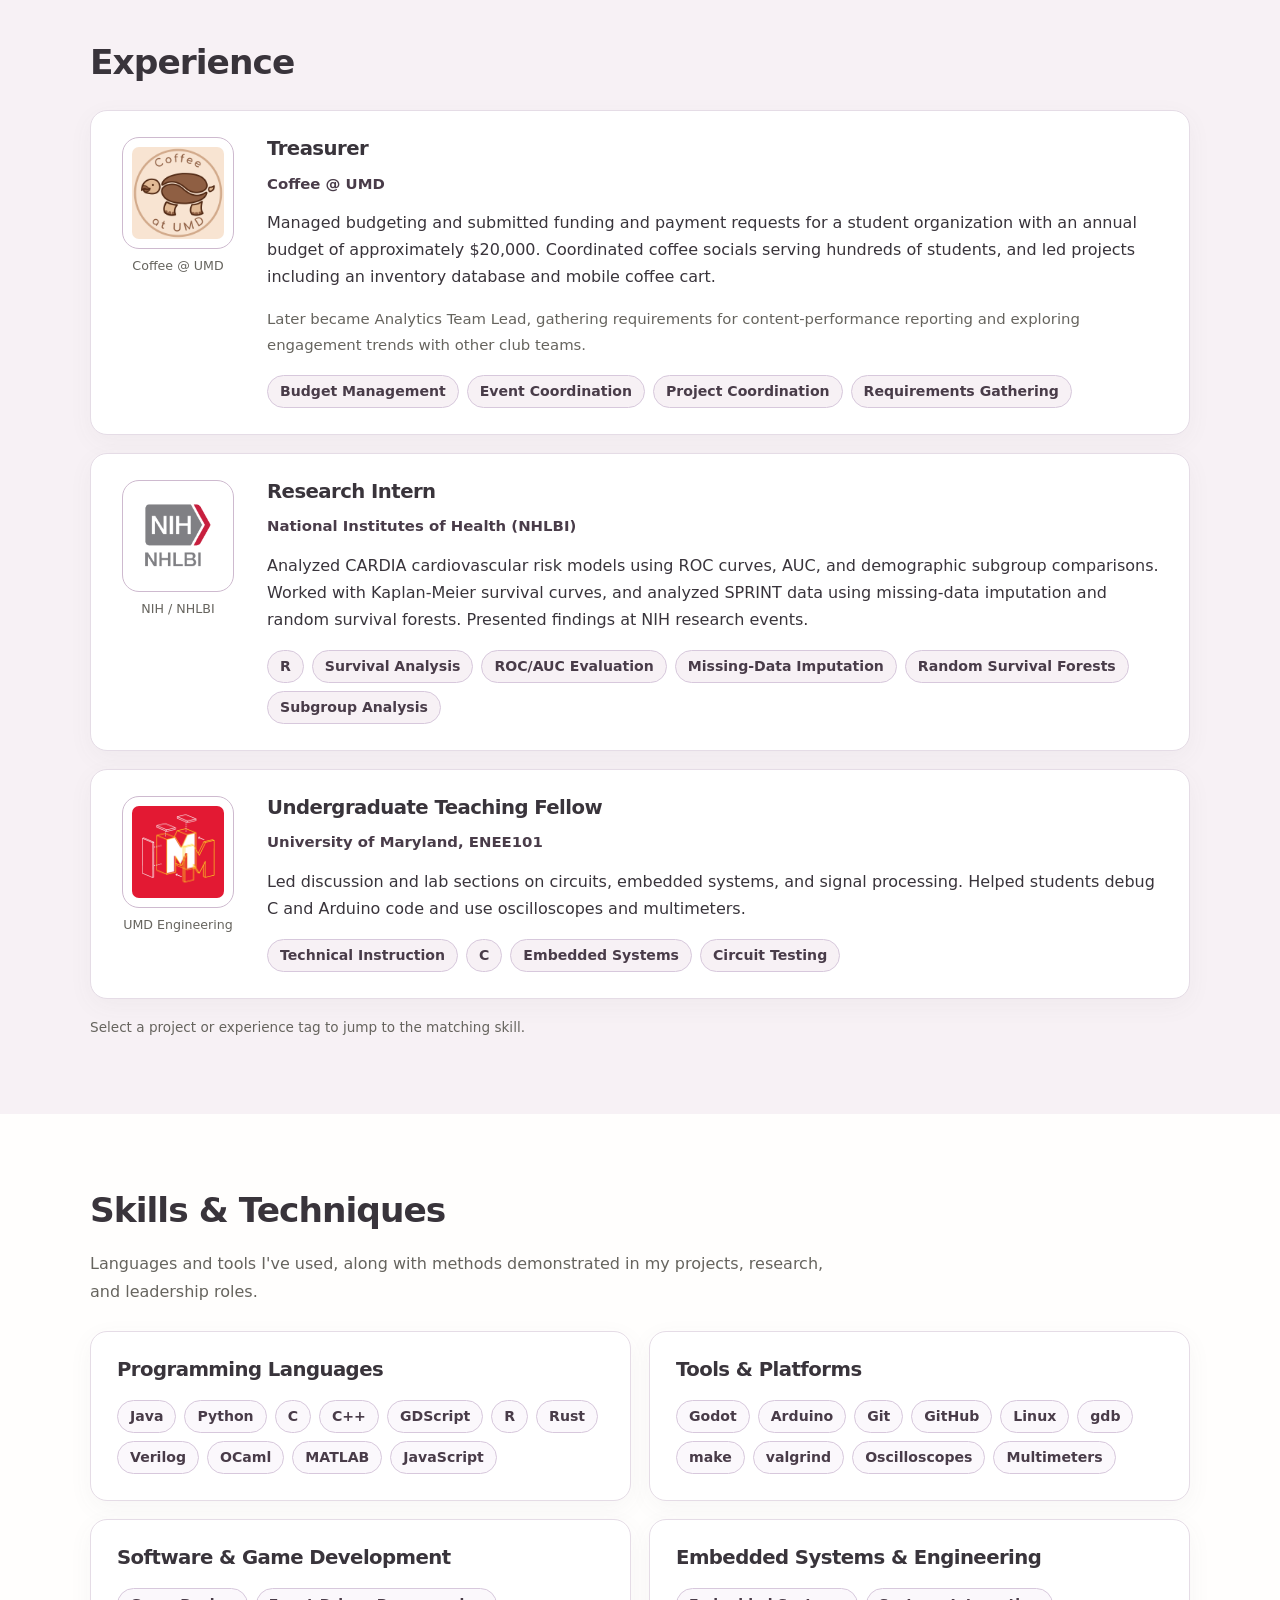
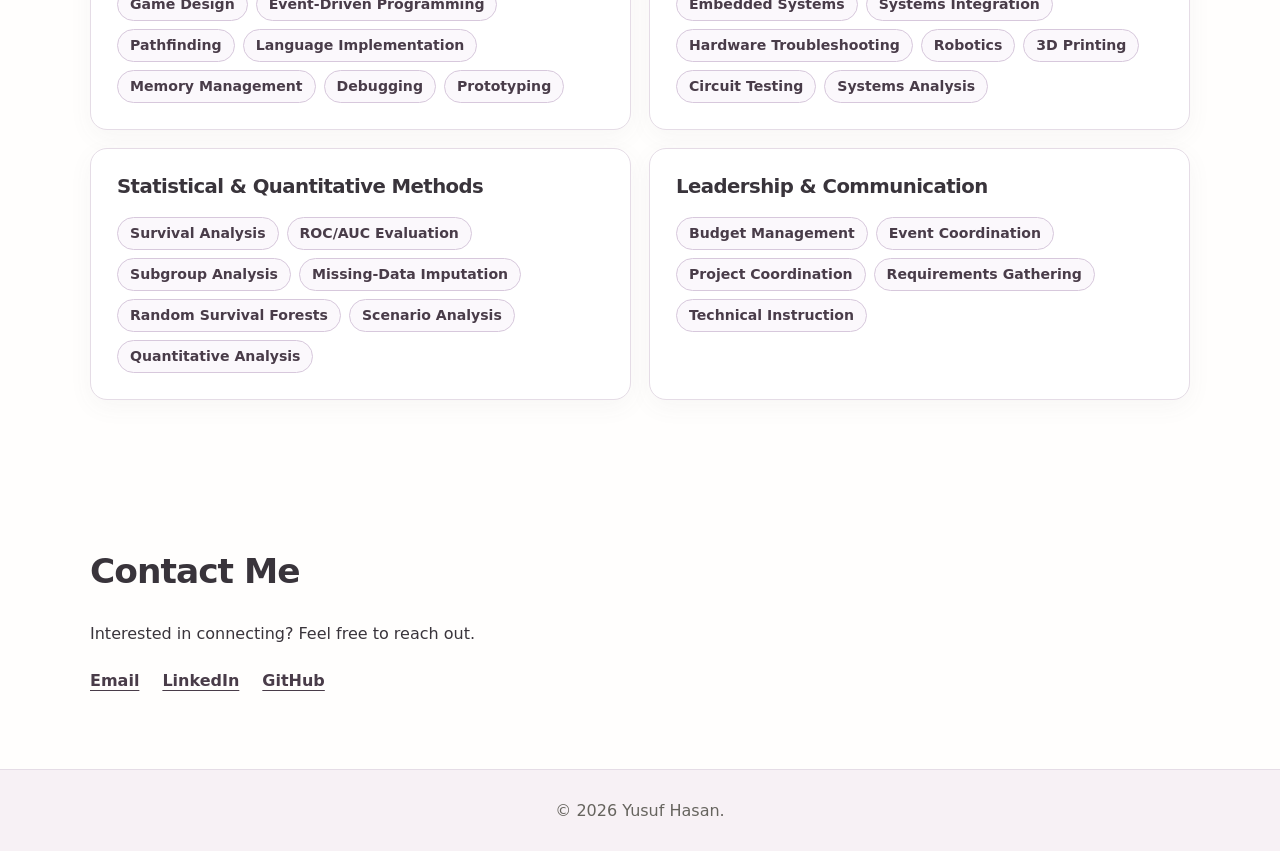
==== commit f46bd61e: "Add Contamination project showcase preview: index.html" ====
--- a/index.html
+++ b/index.html
@@ -145,6 +145,29 @@
                         </a>
                     </article>
 
+                </div>
+            </div>
+        </section>
+
+        <!-- GAME JAM SPOTLIGHT: dedicated project page, separate from the two featured projects -->
+        <section id="game-jam" class="jam-home-section">
+            <div class="container">
+                <div class="jam-section-heading">
+                    <div><p class="jam-eyebrow">GAME JAM PROJECT</p><h2>Contamination</h2></div>
+                    <p>A collaborative project built for a minigame jam around the theme of contamination.</p>
+                </div>
+                <div class="jam-home-feature">
+                    <div class="jam-home-copy">
+                        <p class="subtitle">Team game jam &middot; Game design &amp; prototyping</p>
+                        <p>[Add a one- or two-sentence description of the gameplay premise here.]</p>
+                        <p>Go beyond a project summary: explore gameplay media, development decisions, and my contributions to the team.</p>
+                        <a class="button" href="contamination.html">Explore the Project &rarr;</a>
+                    </div>
+                    <div class="jam-media jam-media-home" role="img" aria-label="Placeholder for a Contamination gameplay screenshot">
+                        <span class="jam-media-icon" aria-hidden="true">▧</span>
+                        <span class="jam-media-label">GAMEPLAY PREVIEW</span>
+                        <span class="jam-media-hint">Add a real screenshot here</span>
+                    </div>
                 </div>
             </div>
         </section>
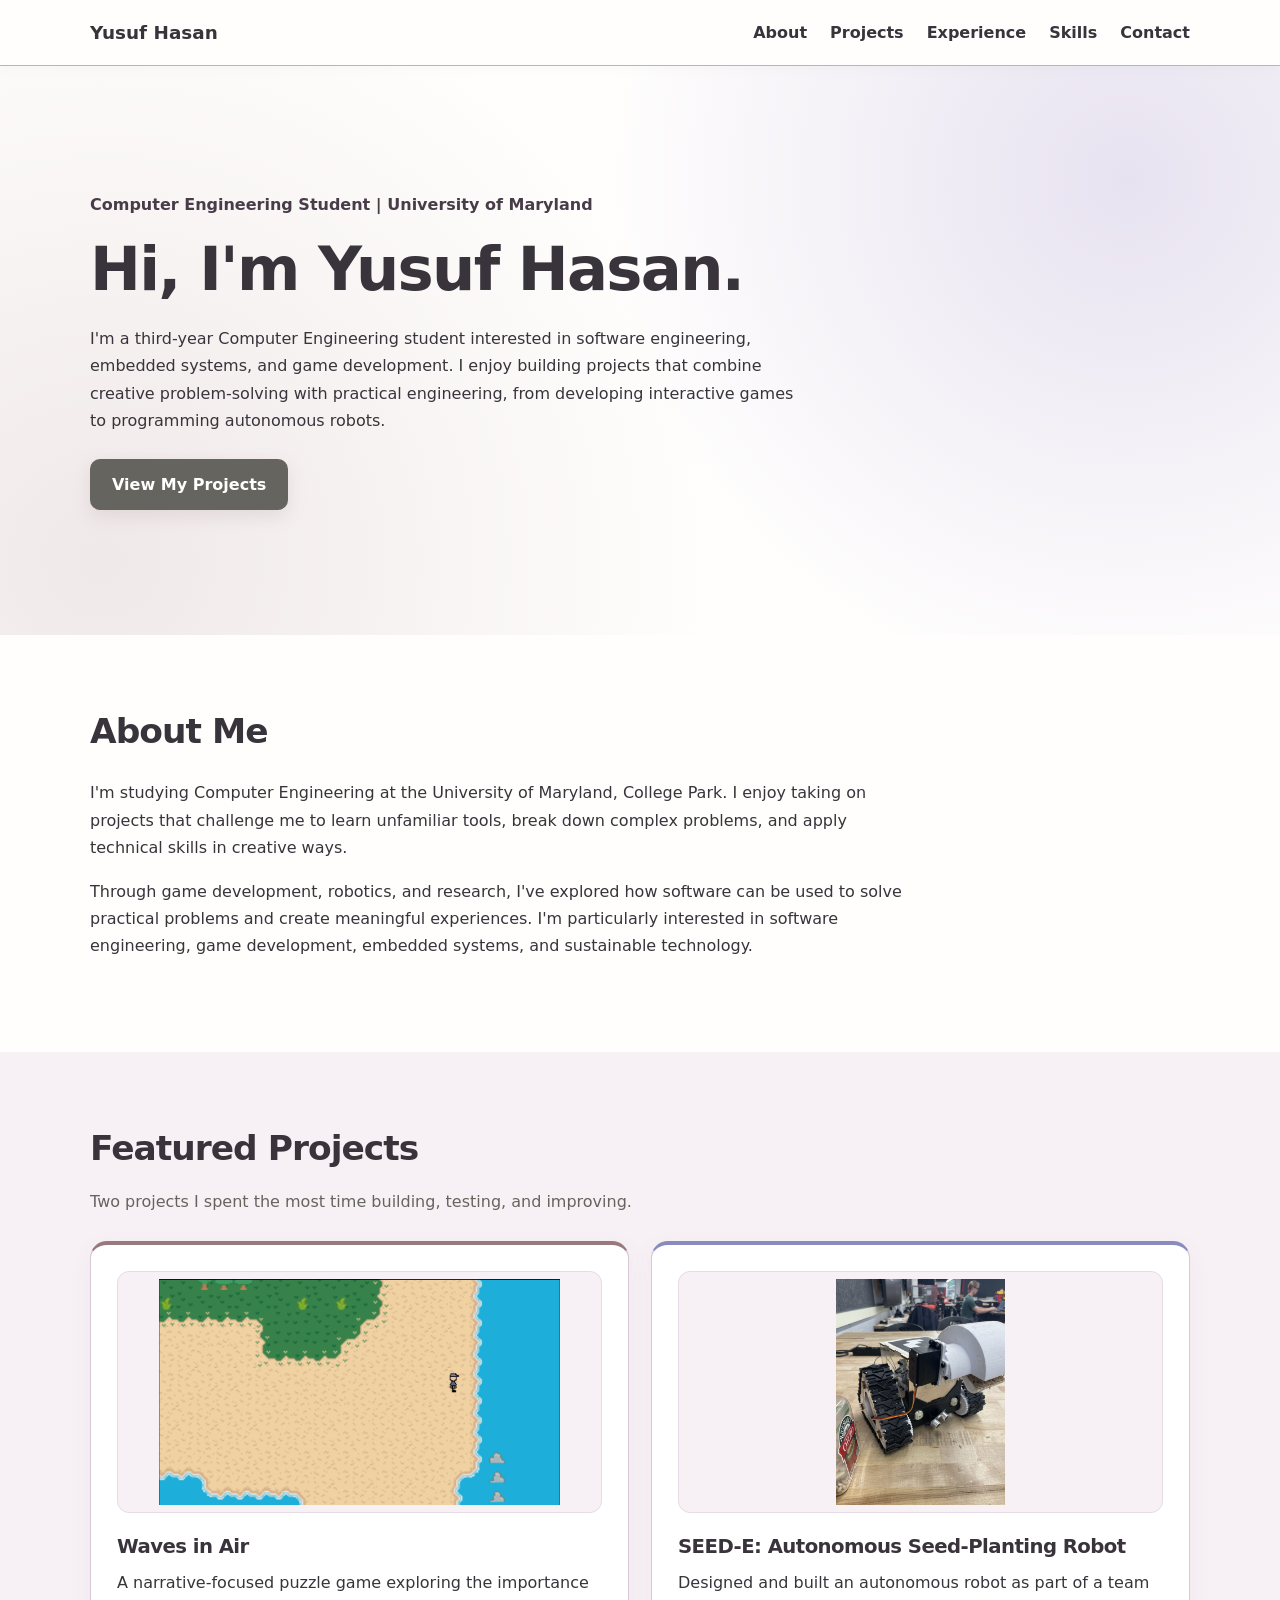
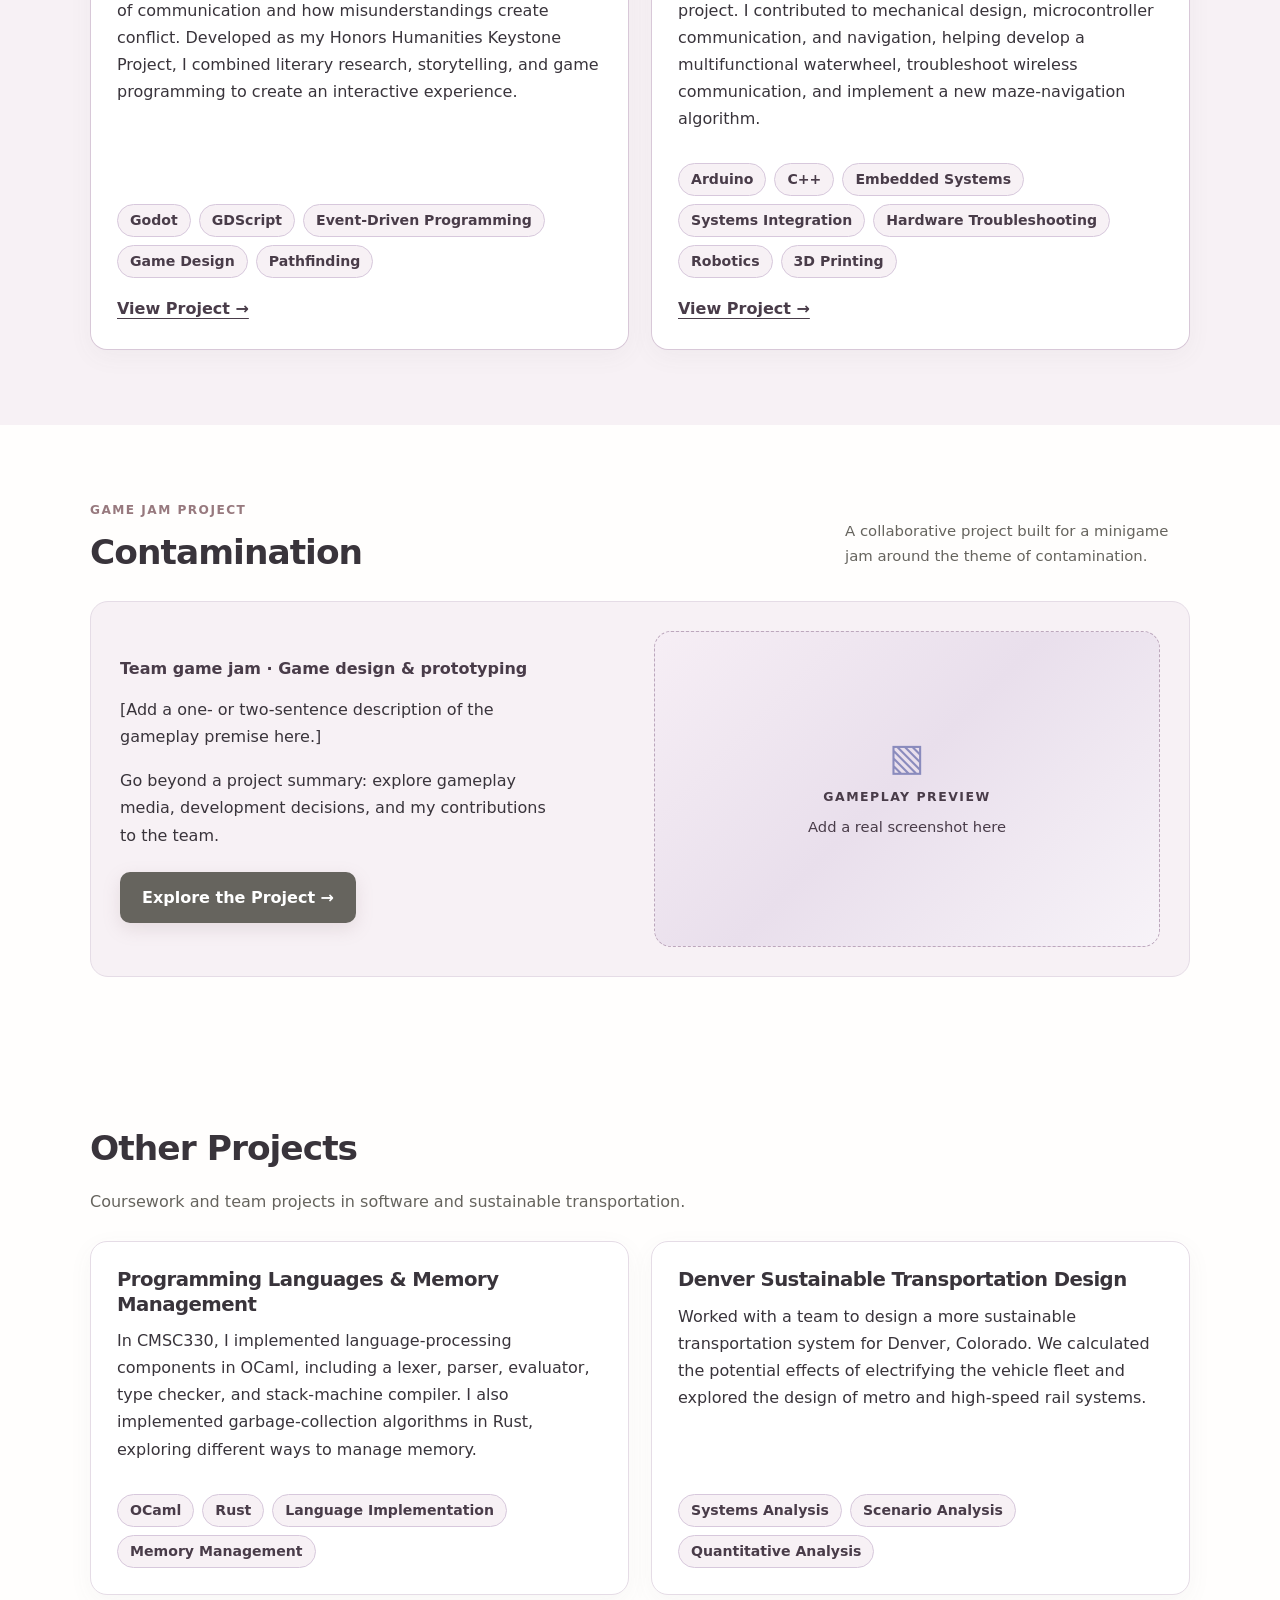
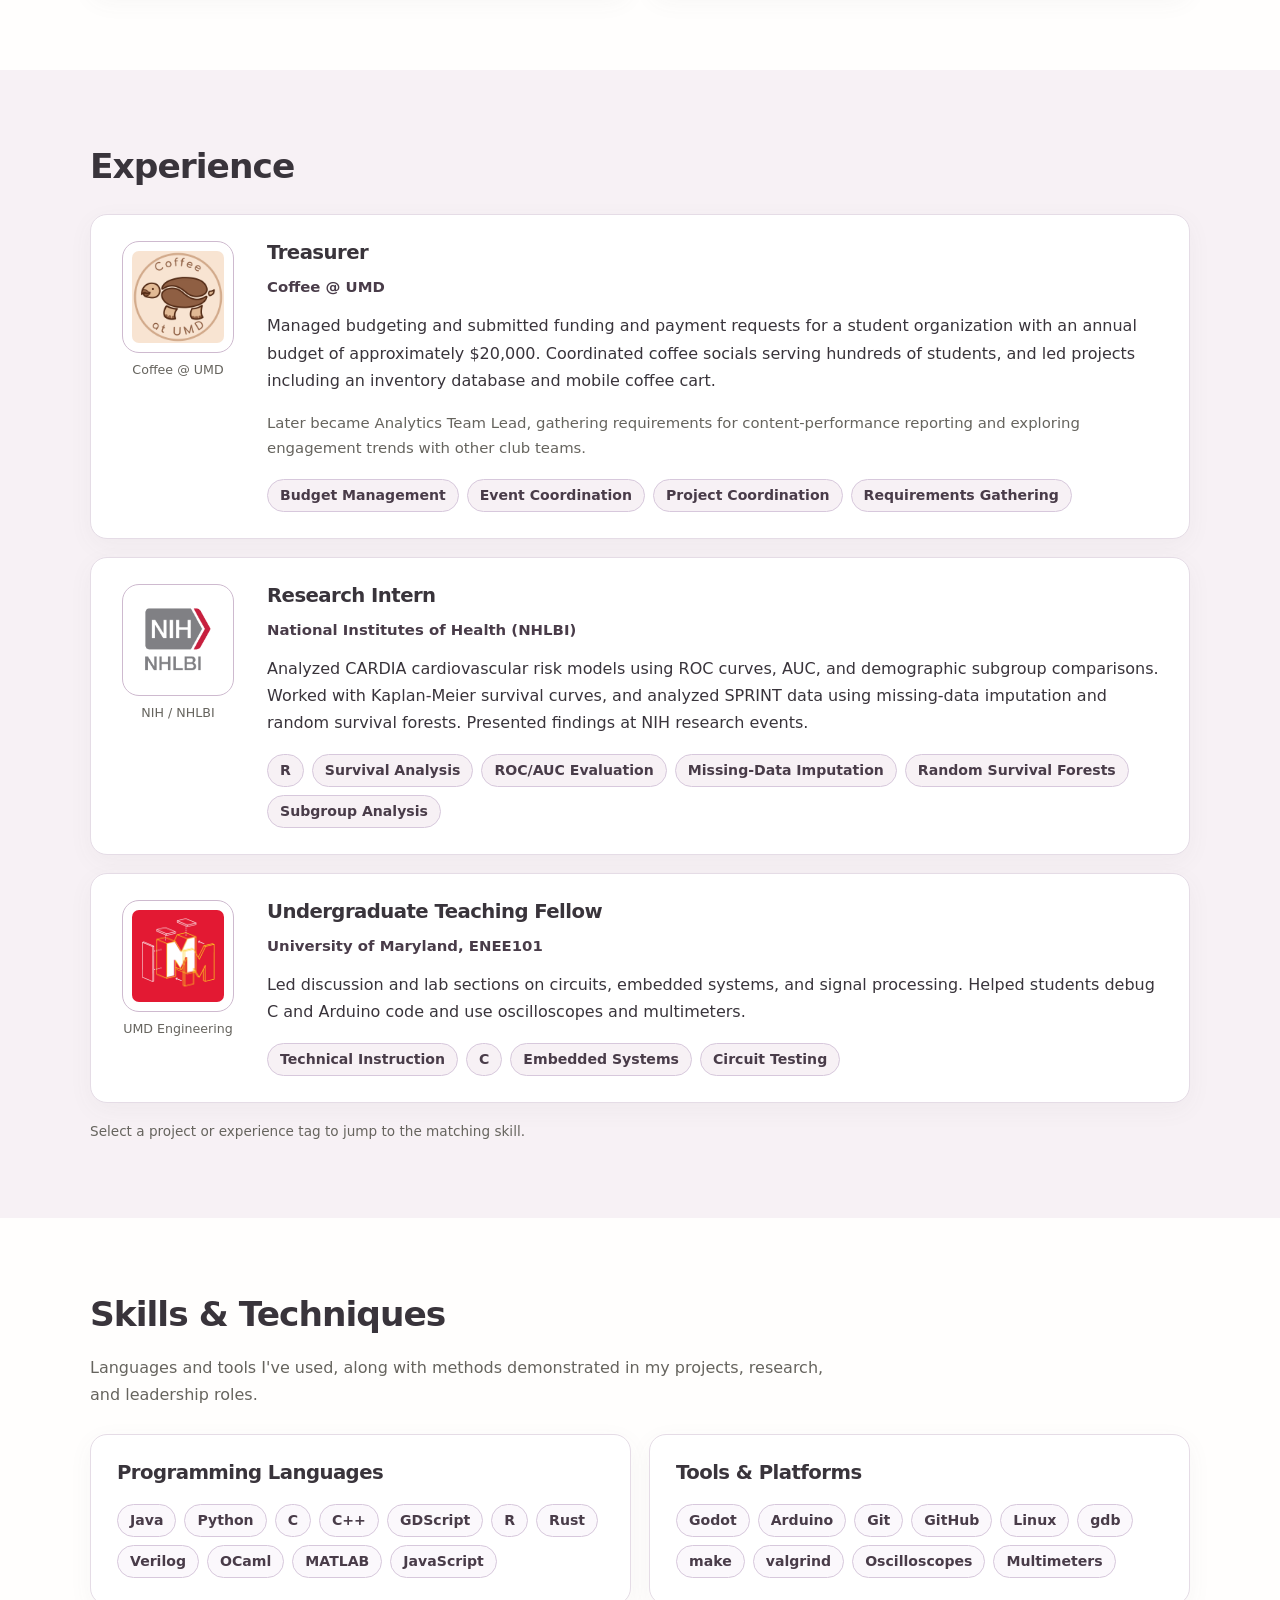
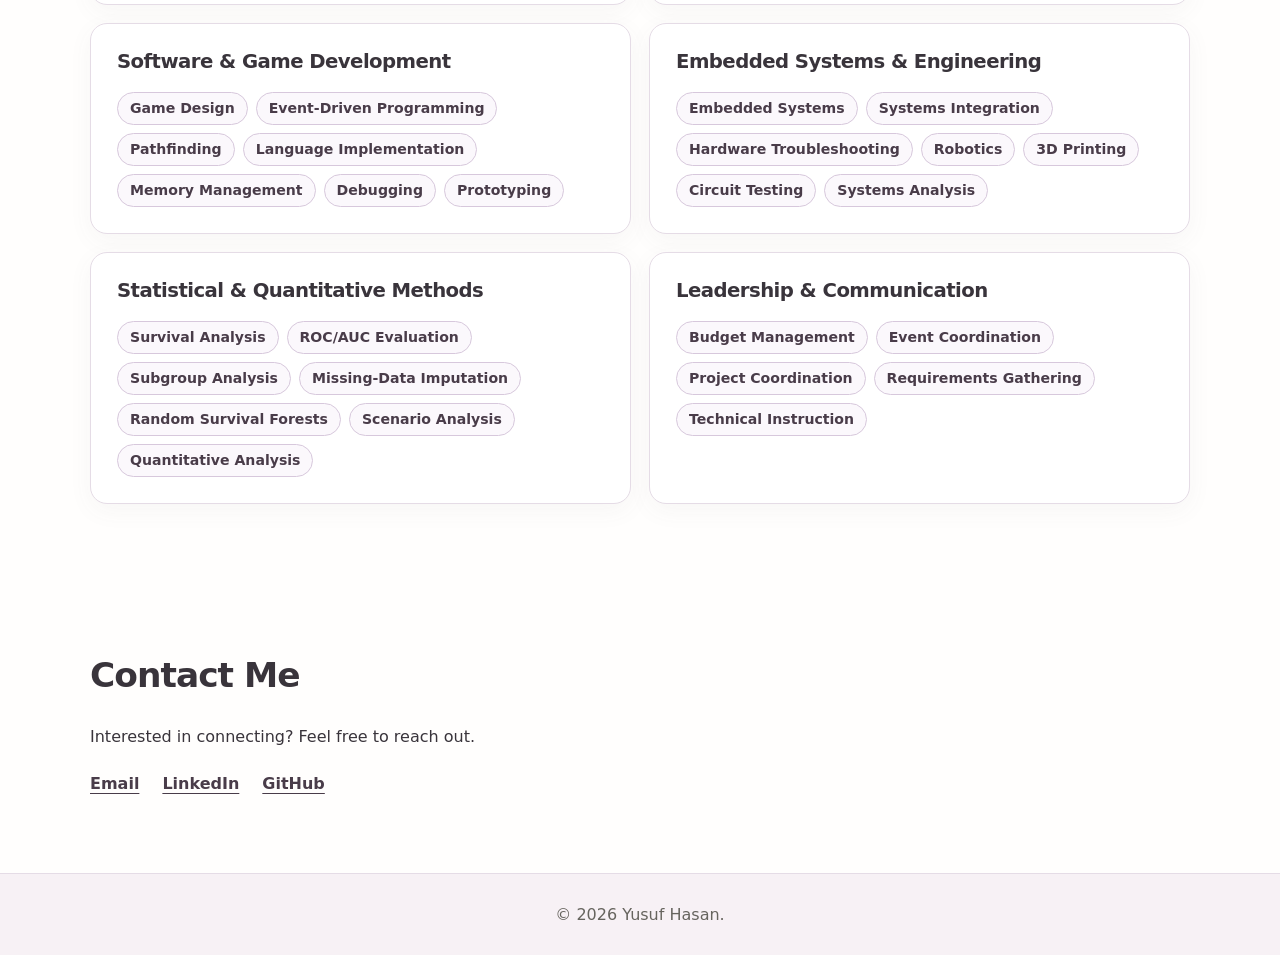
==== commit 0ed629e5: "Refresh homepage stylesheet cache key for game jam spotlight" ====
--- a/index.html
+++ b/index.html
@@ -7,7 +7,7 @@
     <meta name="viewport" content="width=device-width, initial-scale=1.0">
     <meta name="description" content="Yusuf Hasan's portfolio: game development, embedded systems, and engineering projects at the University of Maryland.">
     <title>Yusuf Hasan | Portfolio</title>
-    <link rel="stylesheet" href="style.css?v=20261022-dusty-lavender">
+    <link rel="stylesheet" href="style.css?v=20261102-contamination">
 </head>
 
 <body>
--- a/style.css
+++ b/style.css
@@ -340,3 +340,72 @@
 .waves-photo { max-width: 860px; margin: 24px 0; }
 .waves-photo .photo-frame img { max-height: none; }
 .waves-photo figcaption { margin-top: 9px; color: var(--muted); font-size: .89rem; }
+
+/* Contamination game jam showcase — shared palette and existing project patterns. */
+.jam-page .hero { padding: 61px 0 65px; }
+.jam-eyebrow {
+  margin: 0 0 11px !important; color: var(--mauve); text-transform: uppercase;
+  font-size: .76rem; letter-spacing: .12em; font-weight: 800;
+}
+.jam-hero-layout { display: grid; grid-template-columns: 1fr 1.08fr; gap: 44px; align-items: center; }
+.jam-page .jam-hero h1 { margin: 0 0 14px; }
+.jam-page .jam-hero .subtitle { margin-bottom: 16px; }
+.jam-hero-media { margin: 0; min-width: 0; }
+.jam-hero-media figcaption, .jam-gallery-section figcaption,
+.jam-process-figure figcaption { font-size: .85rem; color: var(--muted); margin-top: 9px; }
+.jam-editable { color: var(--muted); }
+.jam-text-link { display: inline-block; font-weight: 700; margin-top: 4px; }
+.jam-section-heading { display: flex; justify-content: space-between; align-items: end; gap: 32px; margin-bottom: 27px; }
+.jam-section-heading h2 { margin-bottom: 0; }
+.jam-section-heading > p { max-width: 345px; color: var(--muted); font-size: .93rem; margin: 0 0 4px; }
+.jam-section-lead { max-width: 750px; color: var(--muted); margin: -9px 0 24px; }
+.jam-media {
+  display: flex; flex-direction: column; align-items: center; justify-content: center;
+  width: 100%; text-align: center; gap: 9px; padding: 24px; min-width: 0;
+  border: 1.5px dashed #BCA7BC; border-radius: 17px;
+  background: linear-gradient(135deg, #F6EEF5 0%, #E9DFEC 48%, #F7F3F8 100%);
+  color: var(--accent-dark);
+}
+.jam-media-icon { display: block; font-size: 2.35rem; line-height: 1; color: var(--periwinkle); }
+.jam-media-label { font-size: .78rem; font-weight: 800; letter-spacing: .12em; }
+.jam-media-hint { max-width: 270px; font-size: .92rem; line-height: 1.5; }
+.jam-media-format { font-size: .76rem; color: var(--muted); }
+.jam-media-hero { aspect-ratio: 16 / 10; min-height: 290px; }
+.jam-media-wide { aspect-ratio: 16 / 8.5; min-height: 280px; }
+.jam-media-small { aspect-ratio: 16 / 10; min-height: 190px; }
+.jam-media-process { aspect-ratio: 16 / 6.3; min-height: 200px; }
+.jam-facts { display: grid; grid-template-columns: repeat(4, minmax(0, 1fr)); gap: 13px; margin-top: 25px; }
+.jam-fact { background: #fff; border: 1px solid var(--border); border-radius: 12px; padding: 19px; }
+.jam-fact-label { display: block; font-size: .8rem; color: var(--muted); margin-bottom: 7px; }
+.jam-fact strong { display: block; font-size: .96rem; line-height: 1.45; }
+.jam-overview-note { margin: 25px 0 0; max-width: 790px; }
+.jam-gallery-feature { margin: 0 0 28px; }
+.jam-gallery-grid { display: grid; grid-template-columns: repeat(2, minmax(0,1fr)); gap: 24px; }
+.jam-gallery-grid figure { margin: 0; min-width: 0; }
+.jam-page .project-feature-grid .card { border-top: 3px solid var(--lilac); }
+.jam-page .project-feature-grid h3 { margin-top: 10px; }
+.jam-card-number { font-size: .84rem; font-weight: 850; color: var(--mauve); }
+.jam-contribution-grid, .jam-outcome-grid { display: grid; grid-template-columns: repeat(2, minmax(0,1fr)); gap: 24px; }
+.jam-contribution { border-left: 3px solid var(--lilac); padding: 5px 10px 5px 21px; }
+.jam-contribution h3, .jam-outcome-grid h3 { margin-top: 0; }
+.jam-process-figure { margin: 32px 0 0; }
+.jam-links-note { margin-top: 23px; padding: 20px 23px; background: #fff; border: 1px solid var(--border); border-radius: 12px; }
+.jam-links-note p { margin: 8px 0 0; color: var(--muted); }
+.jam-home-section { background: var(--page); }
+.jam-home-feature { display: grid; grid-template-columns: 1fr 1fr; gap: 28px; align-items: center; padding: 29px; background: var(--lavender); border: 1px solid var(--border); border-radius: 18px; }
+.jam-home-copy p { max-width: 440px; }
+.jam-home-copy .button { margin-top: 6px; }
+.jam-media-home { min-height: 265px; aspect-ratio: 16/10; }
+@media(max-width: 820px) {
+  .jam-hero-layout, .jam-home-feature { grid-template-columns: 1fr; gap: 24px; }
+  .jam-facts { grid-template-columns: repeat(2, minmax(0,1fr)); }
+  .jam-hero-media { max-width: 720px; }
+}
+@media(max-width: 650px) {
+  .jam-section-heading { display: block; }
+  .jam-section-heading > p { margin: 14px 0 0; }
+  .jam-gallery-grid, .jam-contribution-grid, .jam-outcome-grid { grid-template-columns: 1fr; }
+  .jam-facts { grid-template-columns: repeat(2, minmax(0,1fr)); }
+  .jam-home-feature { padding: 19px; }
+  .jam-media-hero, .jam-media-wide { min-height: 220px; }
+}
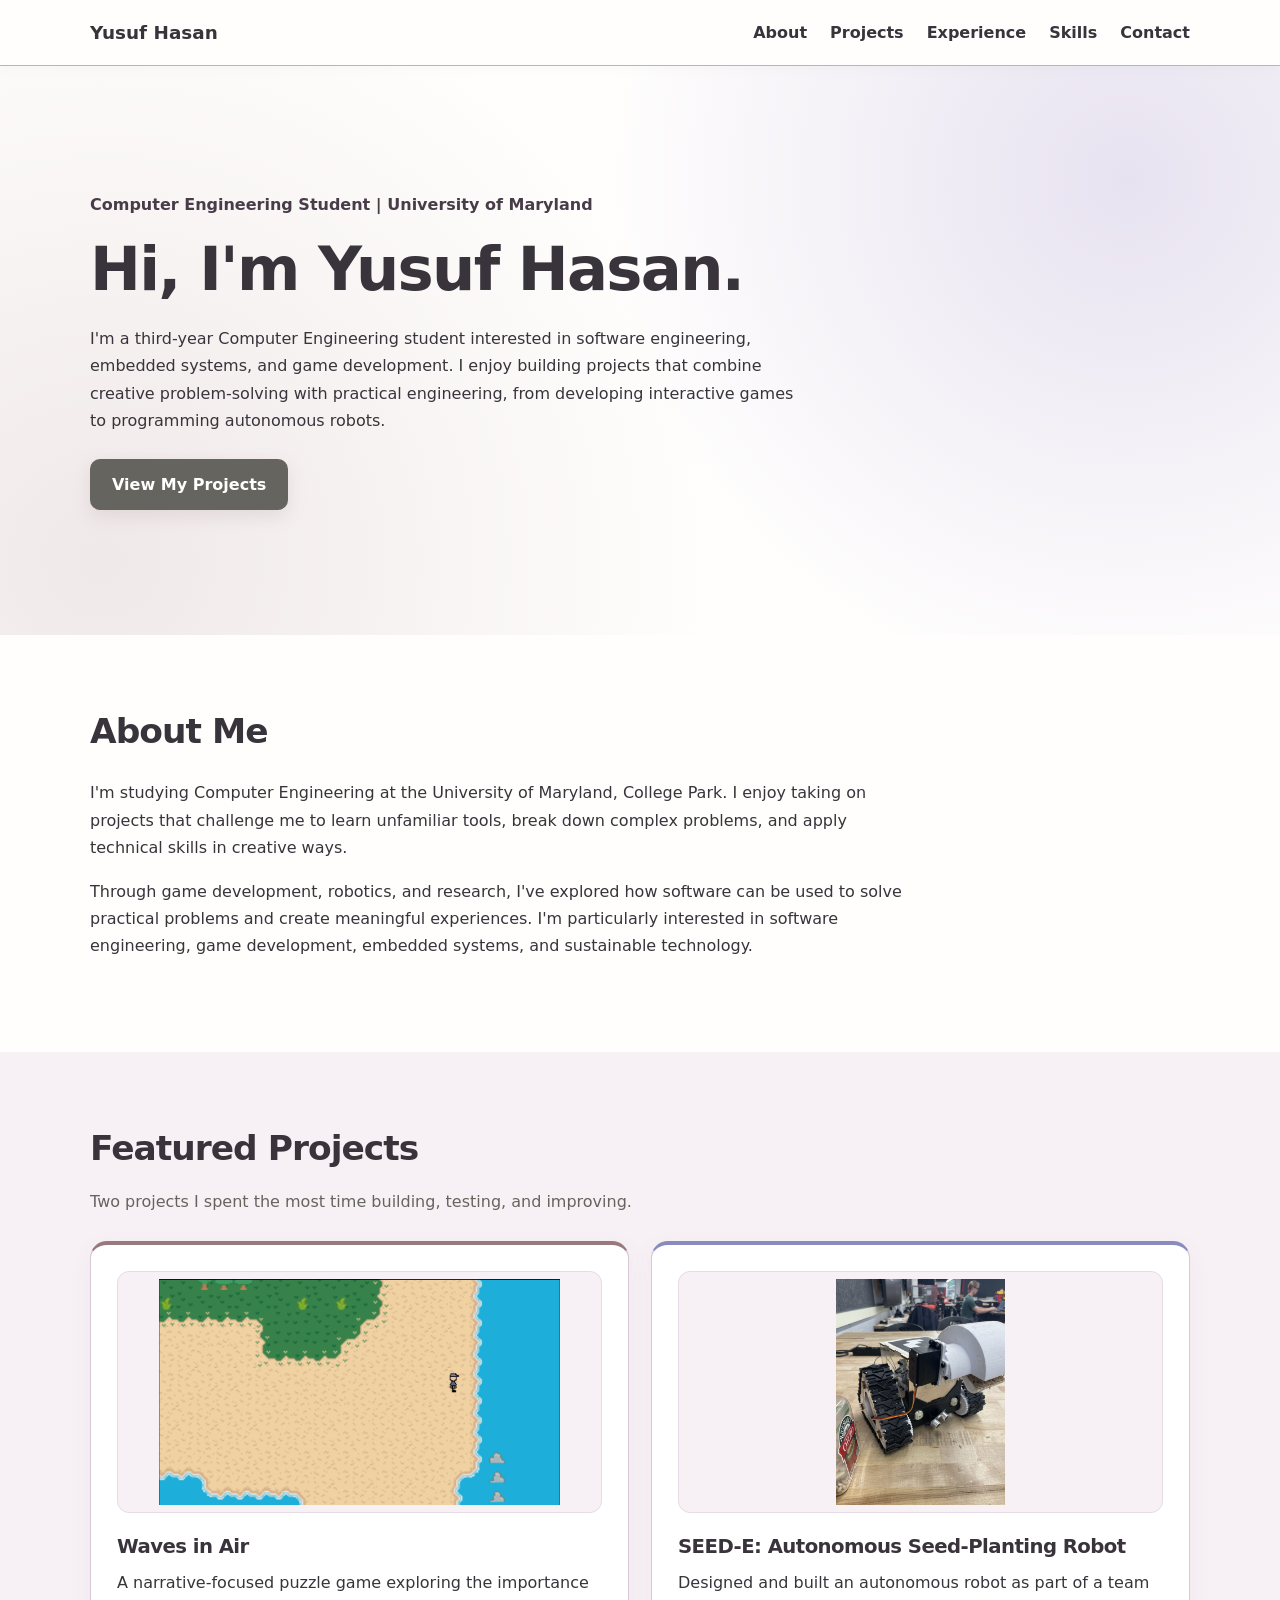
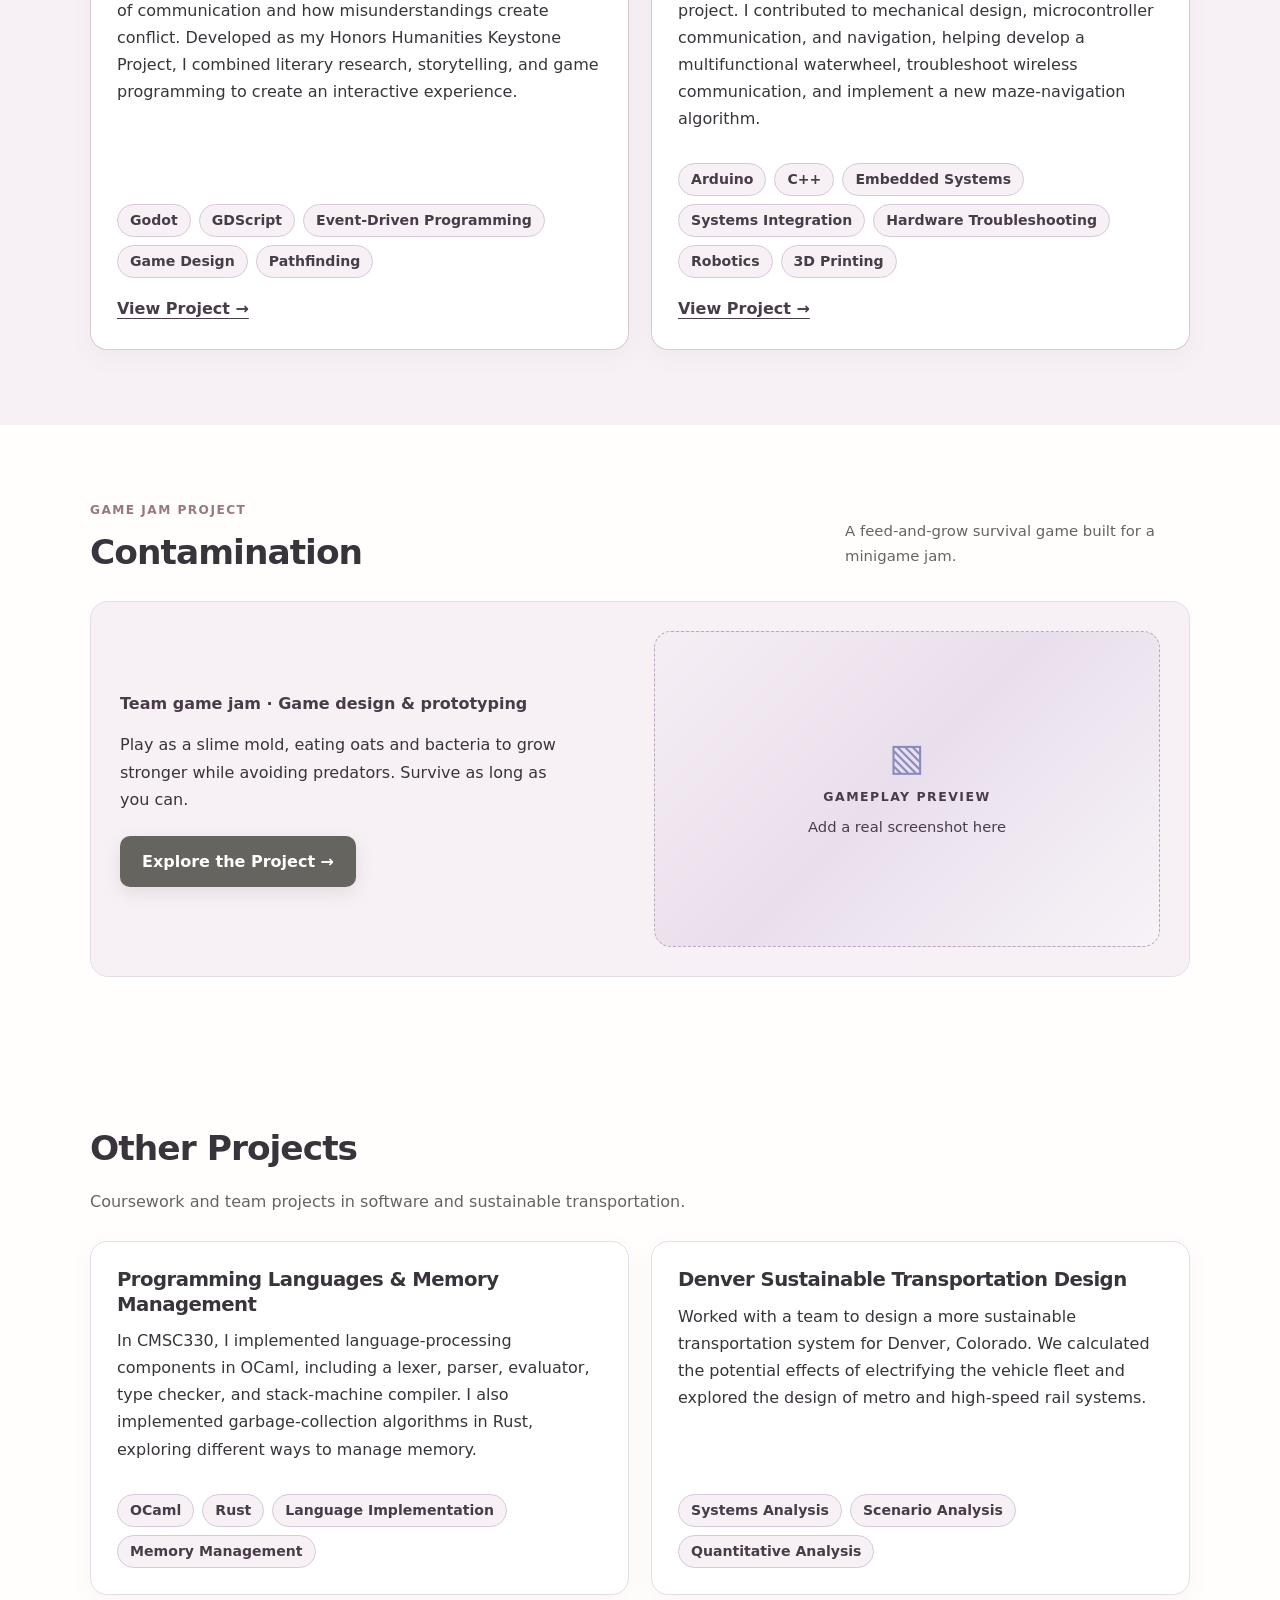
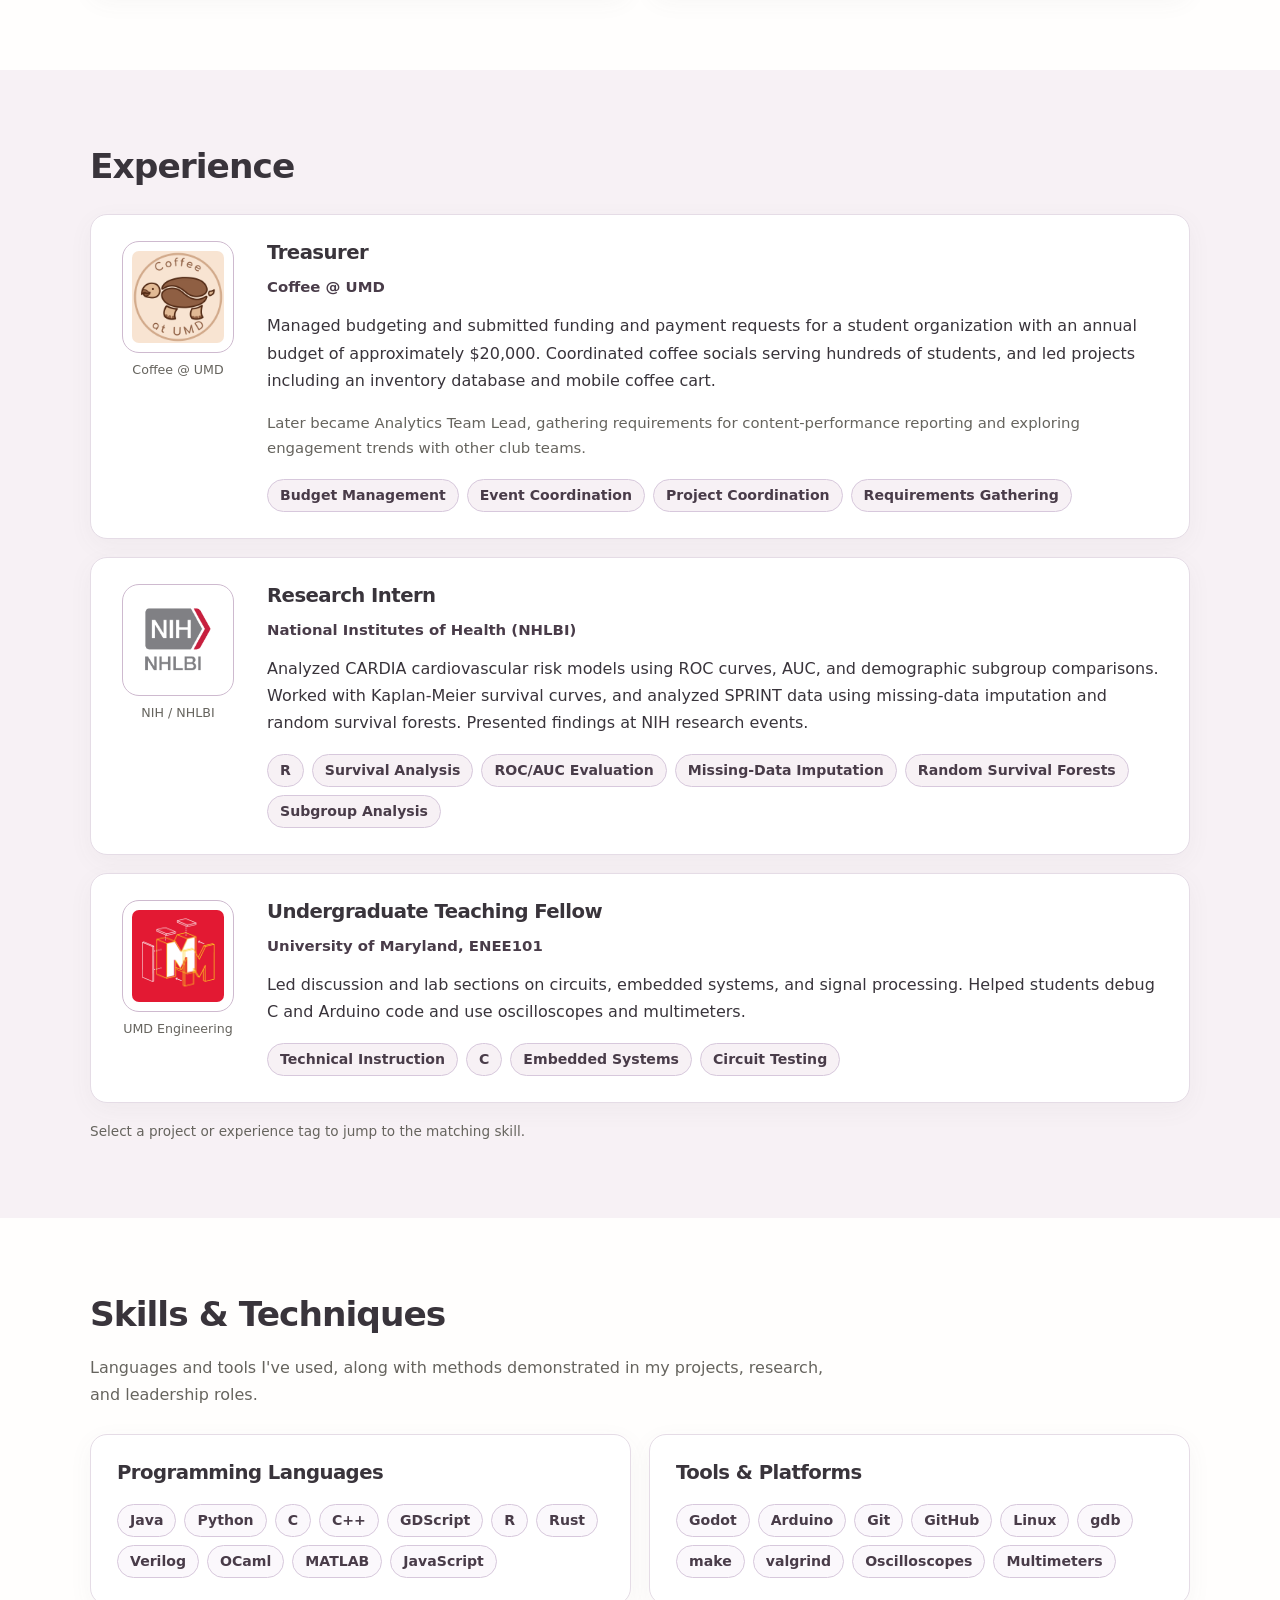
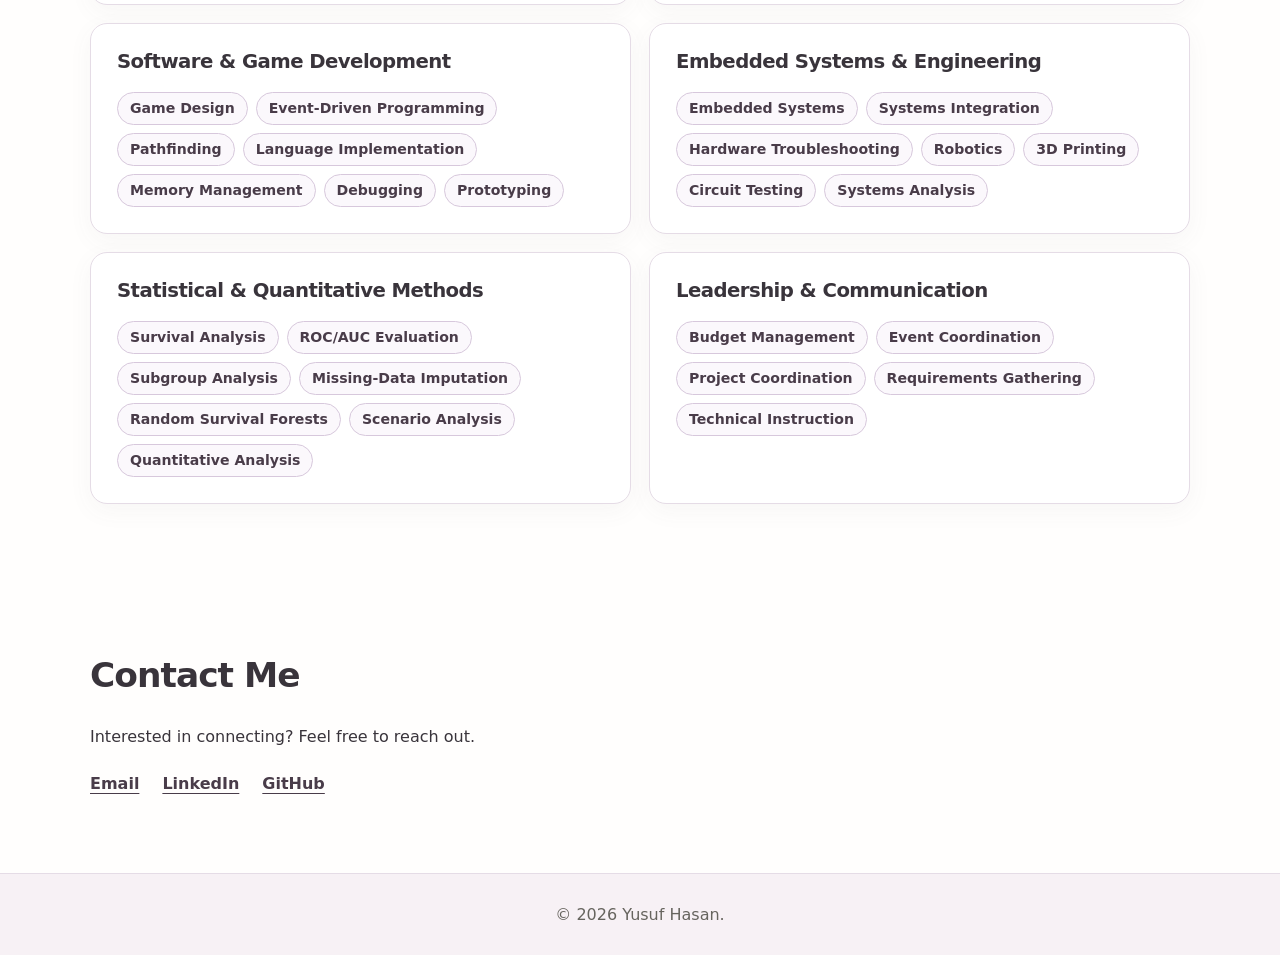
==== commit 880ceade: "Add concise Contamination summary to homepage" ====
--- a/index.html
+++ b/index.html
@@ -154,13 +154,12 @@
             <div class="container">
                 <div class="jam-section-heading">
                     <div><p class="jam-eyebrow">GAME JAM PROJECT</p><h2>Contamination</h2></div>
-                    <p>A collaborative project built for a minigame jam around the theme of contamination.</p>
+                    <p>A feed-and-grow survival game built for a minigame jam.</p>
                 </div>
                 <div class="jam-home-feature">
                     <div class="jam-home-copy">
                         <p class="subtitle">Team game jam &middot; Game design &amp; prototyping</p>
-                        <p>[Add a one- or two-sentence description of the gameplay premise here.]</p>
-                        <p>Go beyond a project summary: explore gameplay media, development decisions, and my contributions to the team.</p>
+                        <p>Play as a slime mold, eating oats and bacteria to grow stronger while avoiding predators. Survive as long as you can.</p>
                         <a class="button" href="contamination.html">Explore the Project &rarr;</a>
                     </div>
                     <div class="jam-media jam-media-home" role="img" aria-label="Placeholder for a Contamination gameplay screenshot">
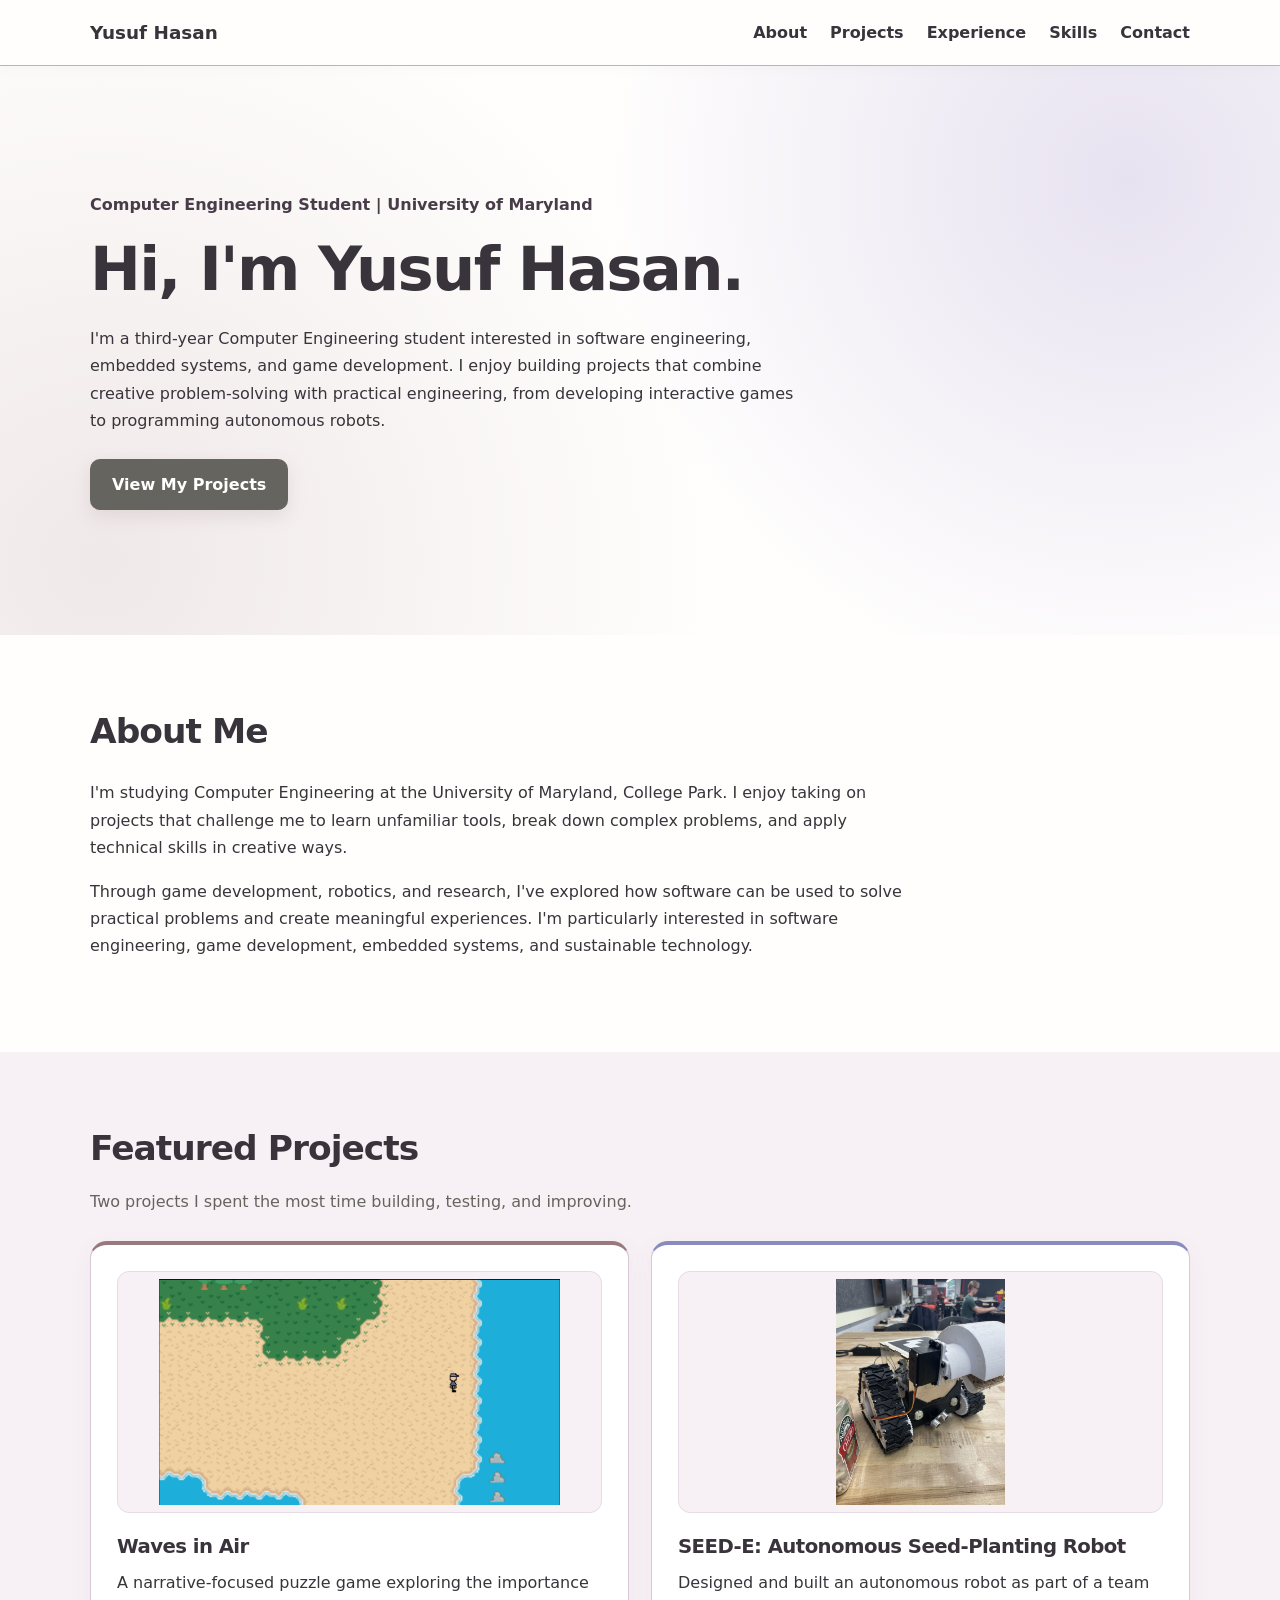
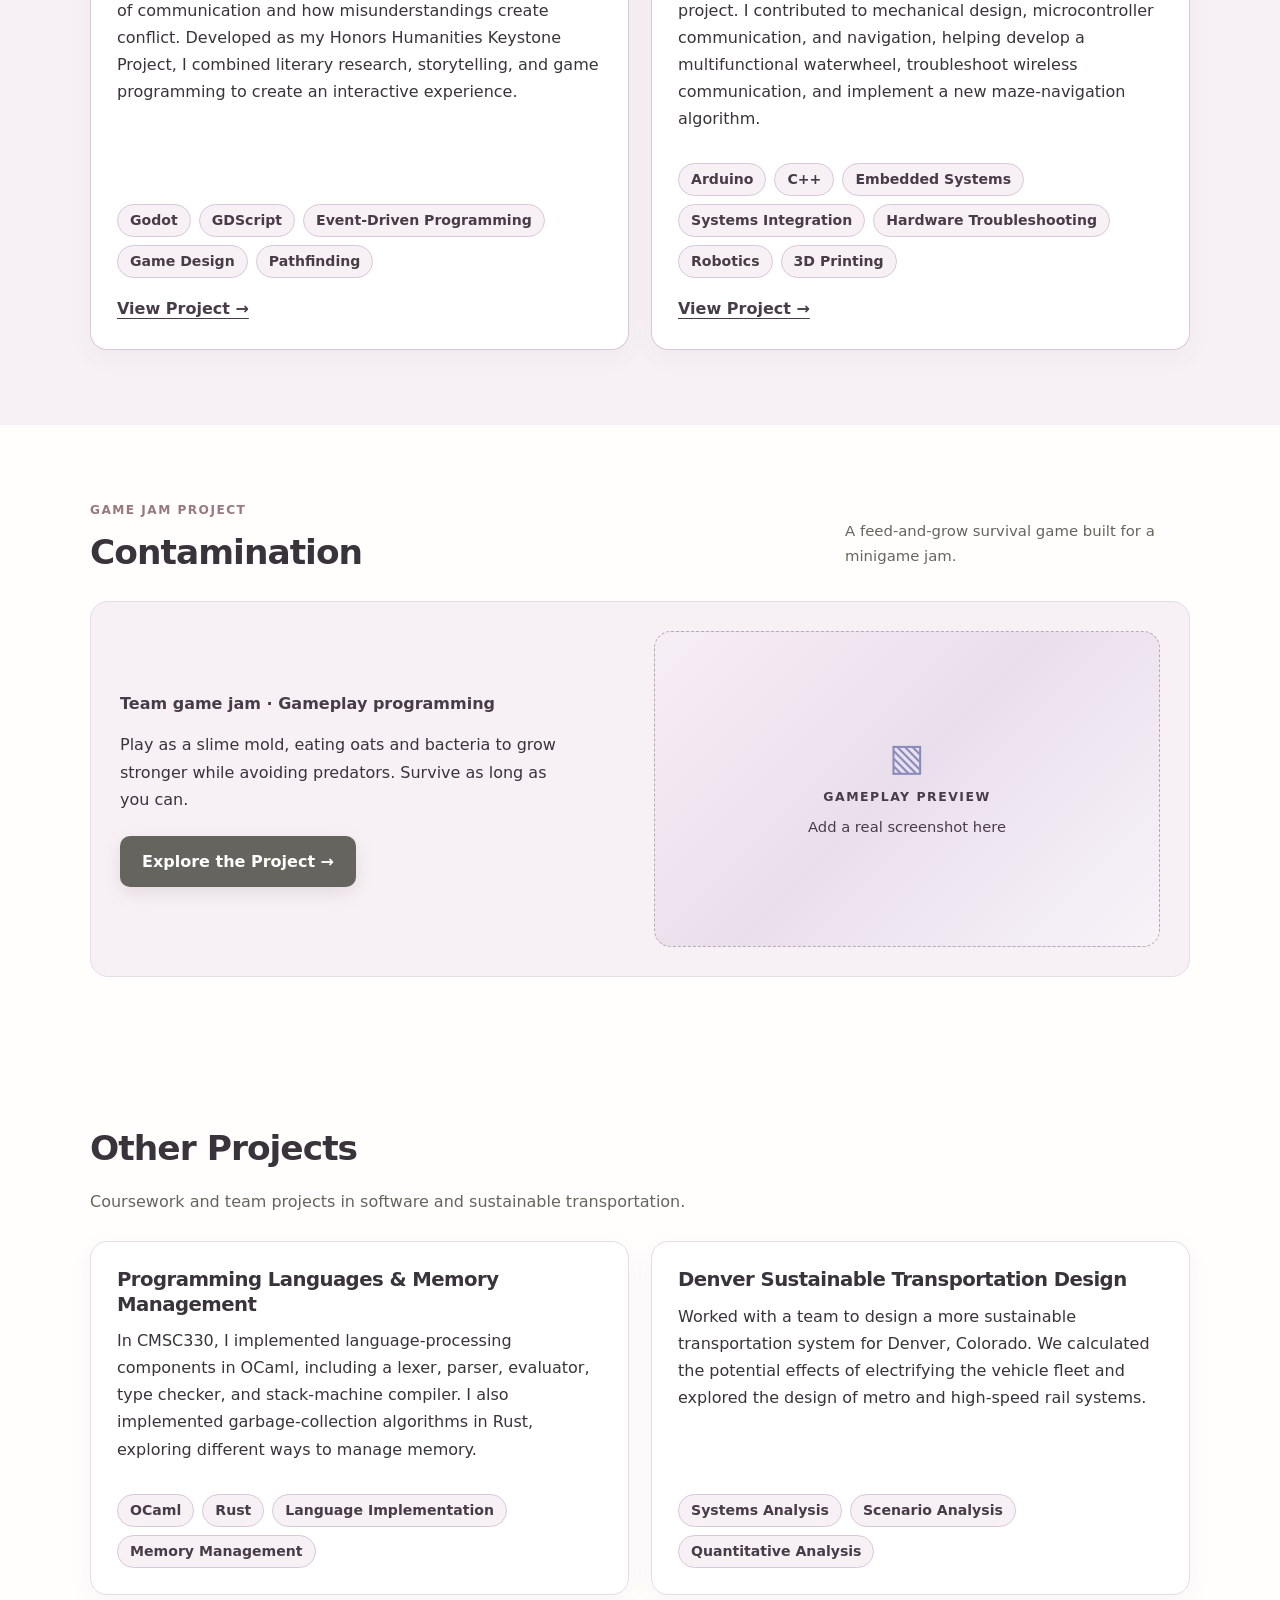
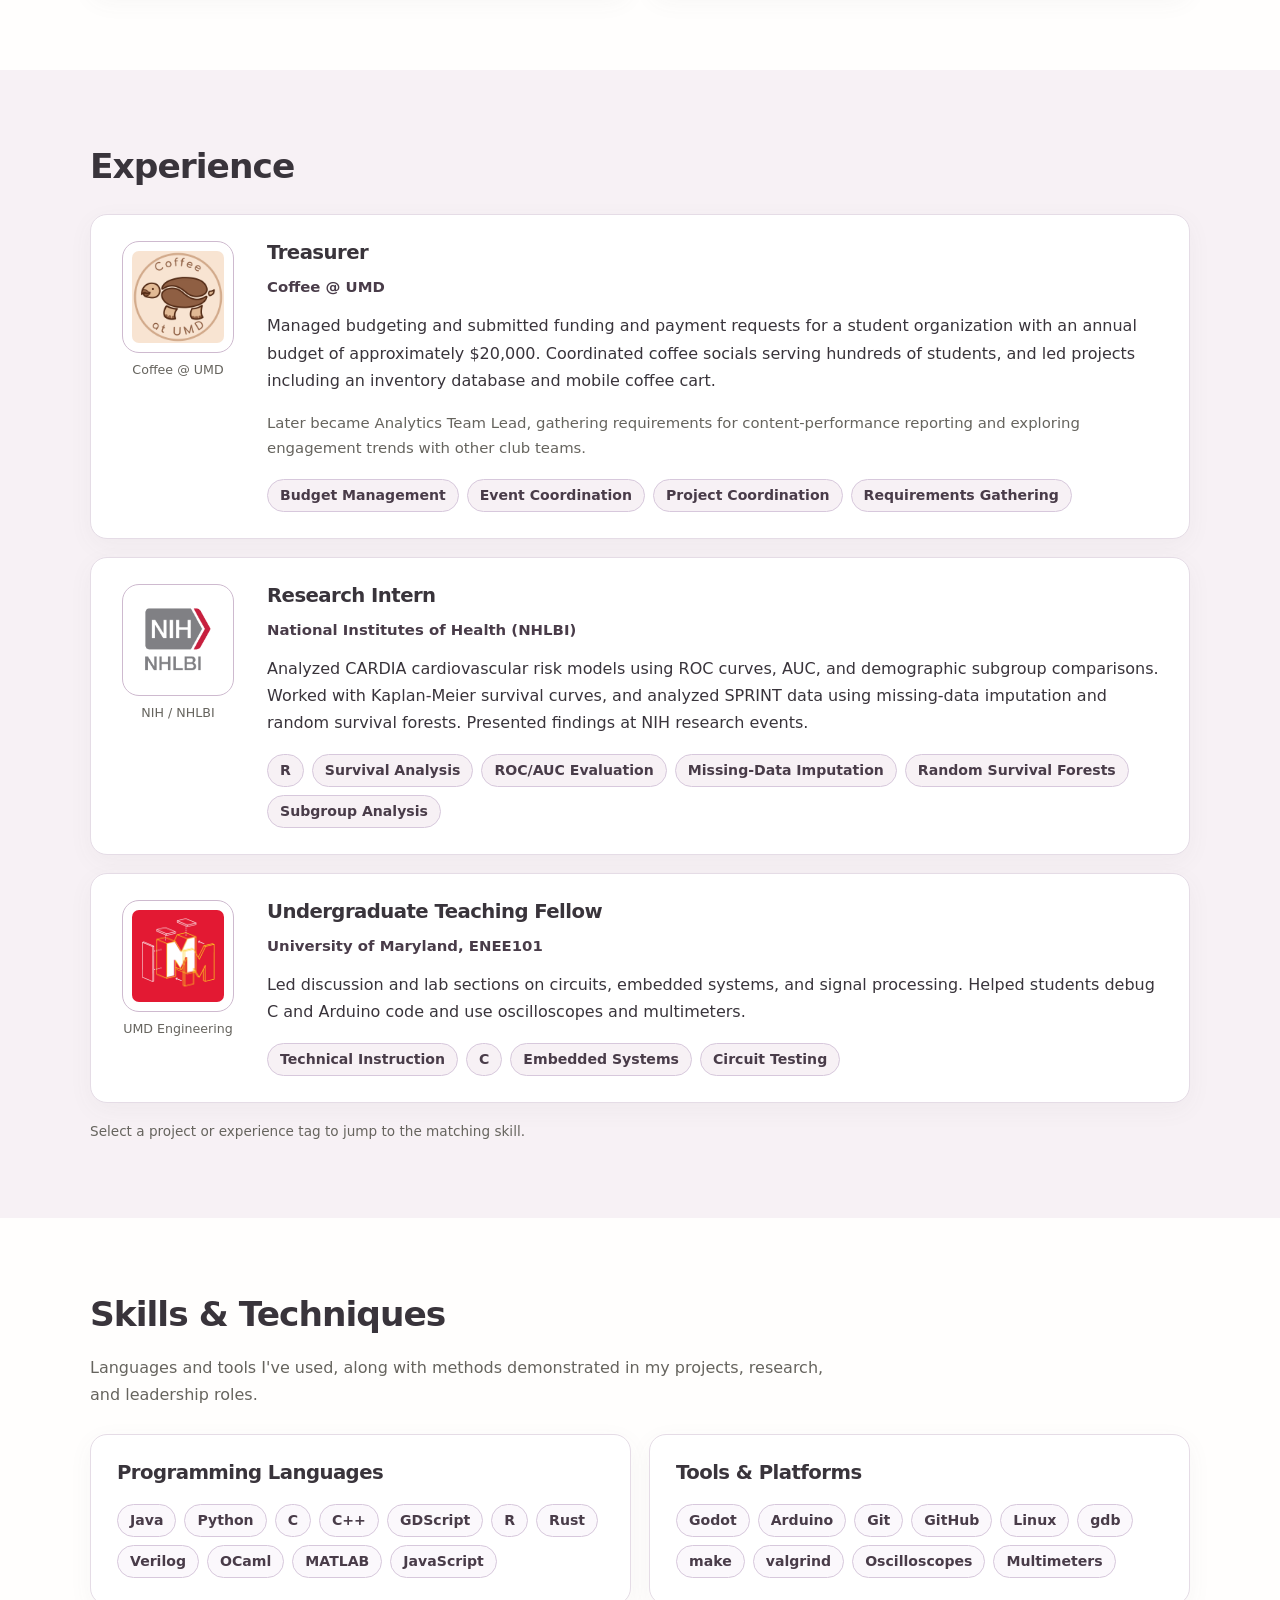
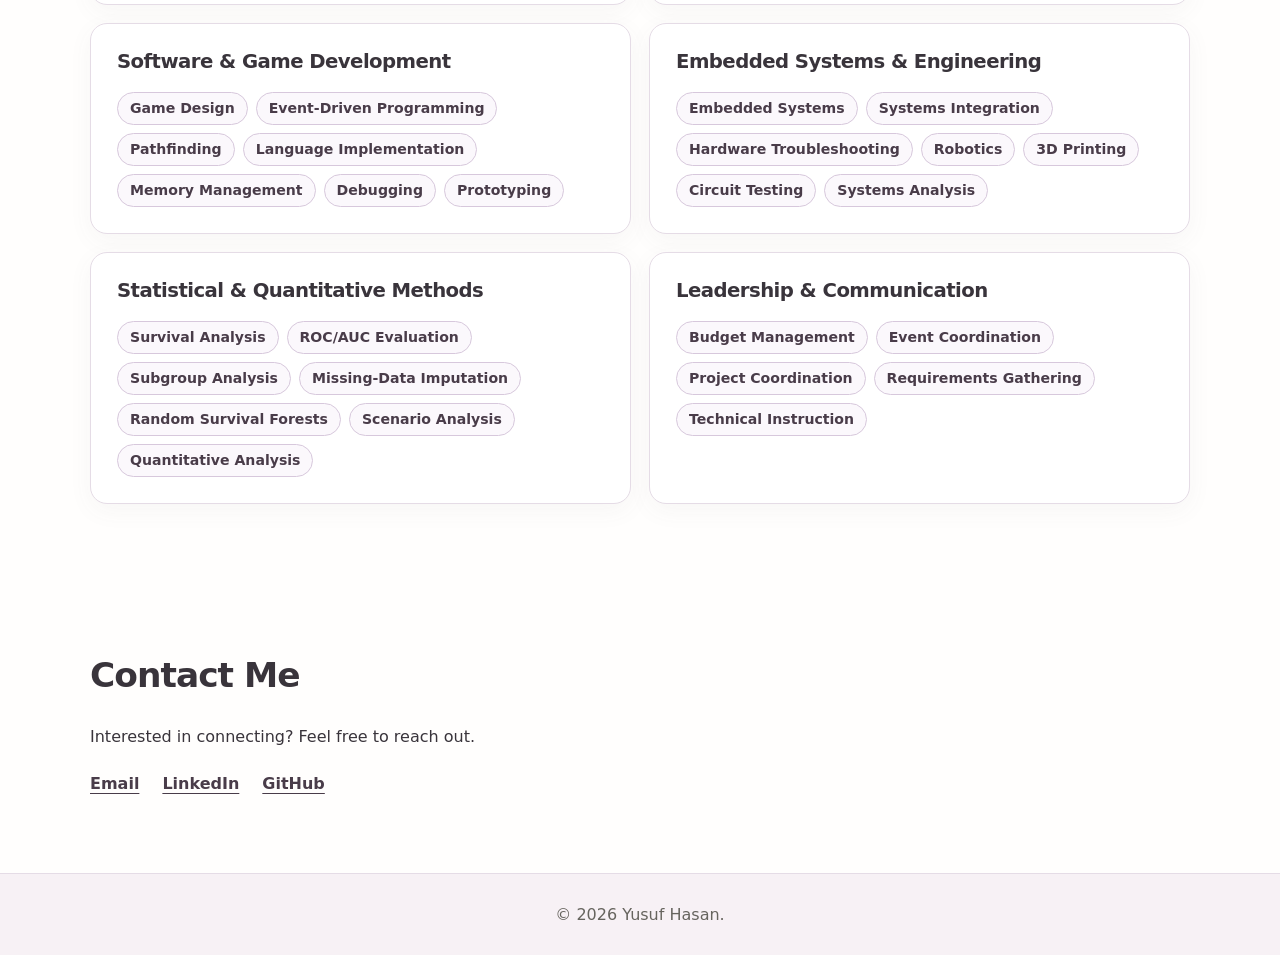
==== commit 0e06be79: "Clarify game jam programming role on homepage" ====
--- a/index.html
+++ b/index.html
@@ -158,7 +158,7 @@
                 </div>
                 <div class="jam-home-feature">
                     <div class="jam-home-copy">
-                        <p class="subtitle">Team game jam &middot; Game design &amp; prototyping</p>
+                        <p class="subtitle">Team game jam &middot; Gameplay programming</p>
                         <p>Play as a slime mold, eating oats and bacteria to grow stronger while avoiding predators. Survive as long as you can.</p>
                         <a class="button" href="contamination.html">Explore the Project &rarr;</a>
                     </div>
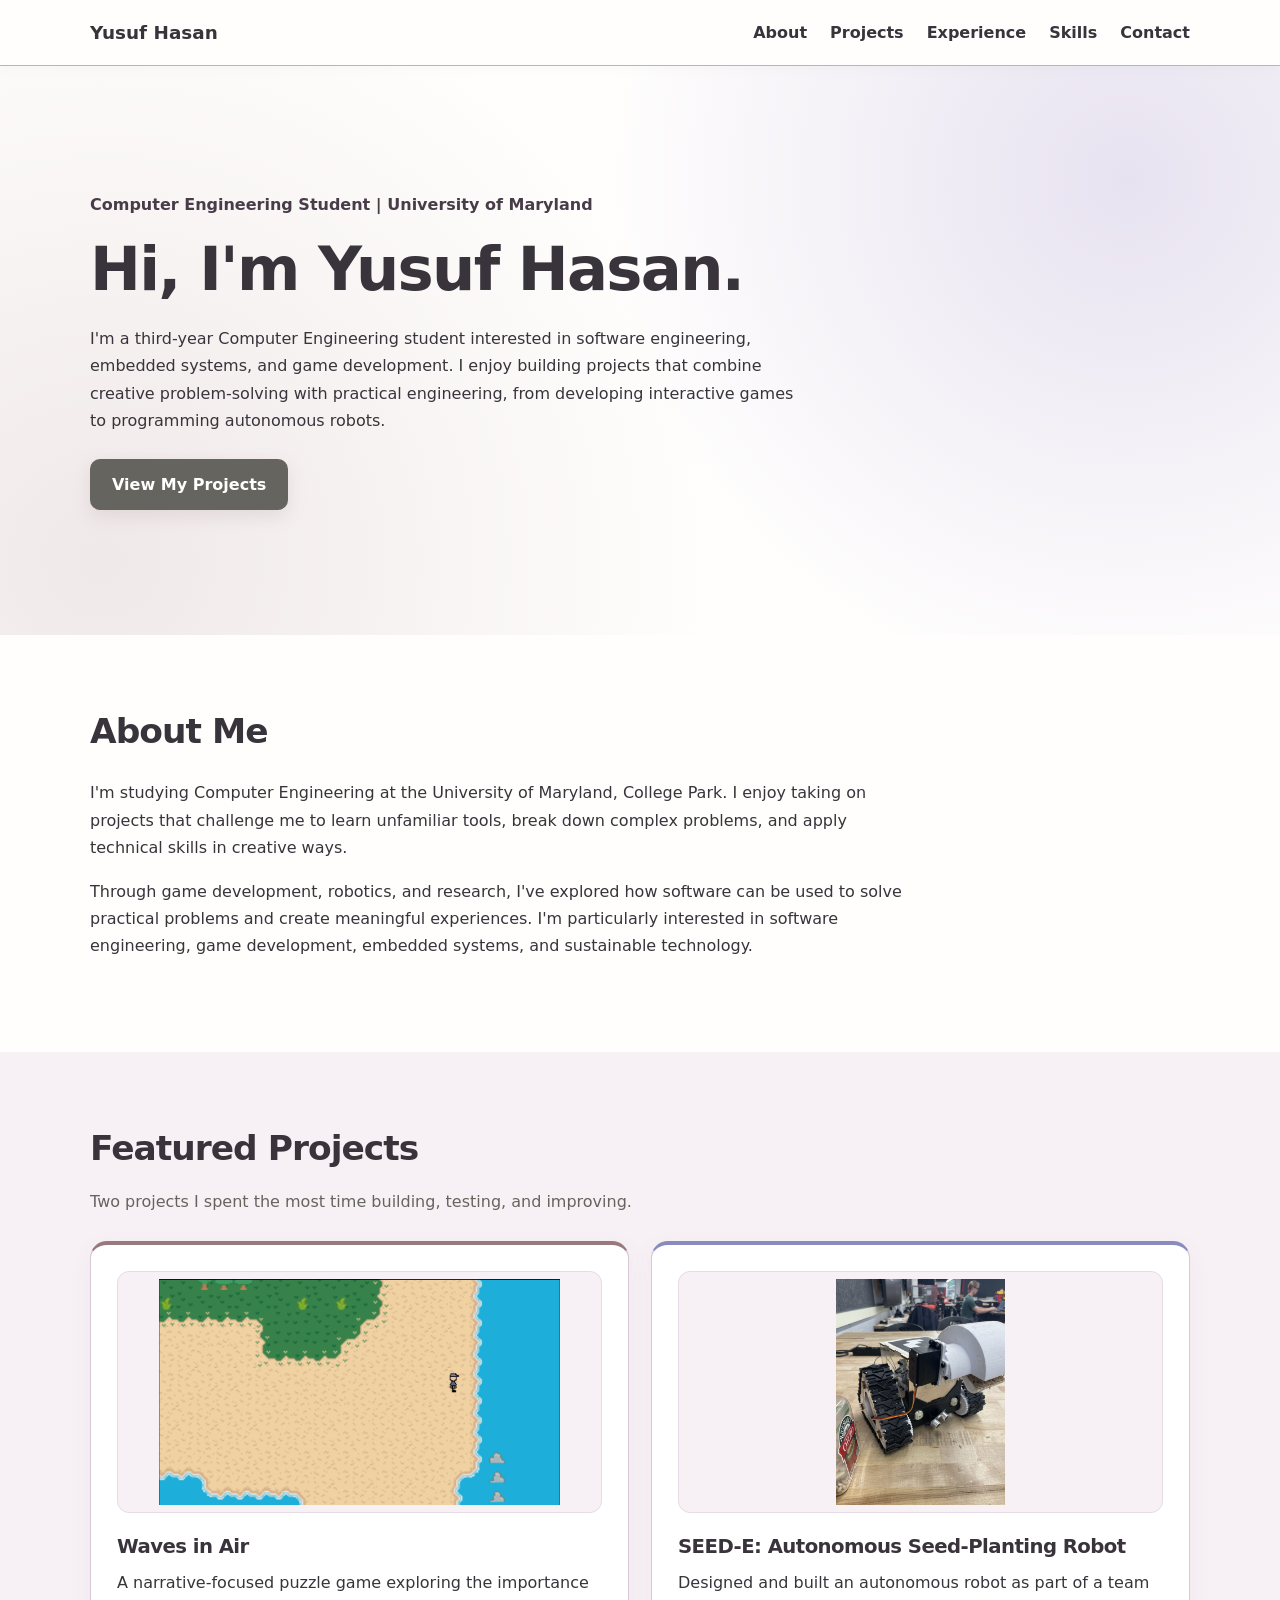
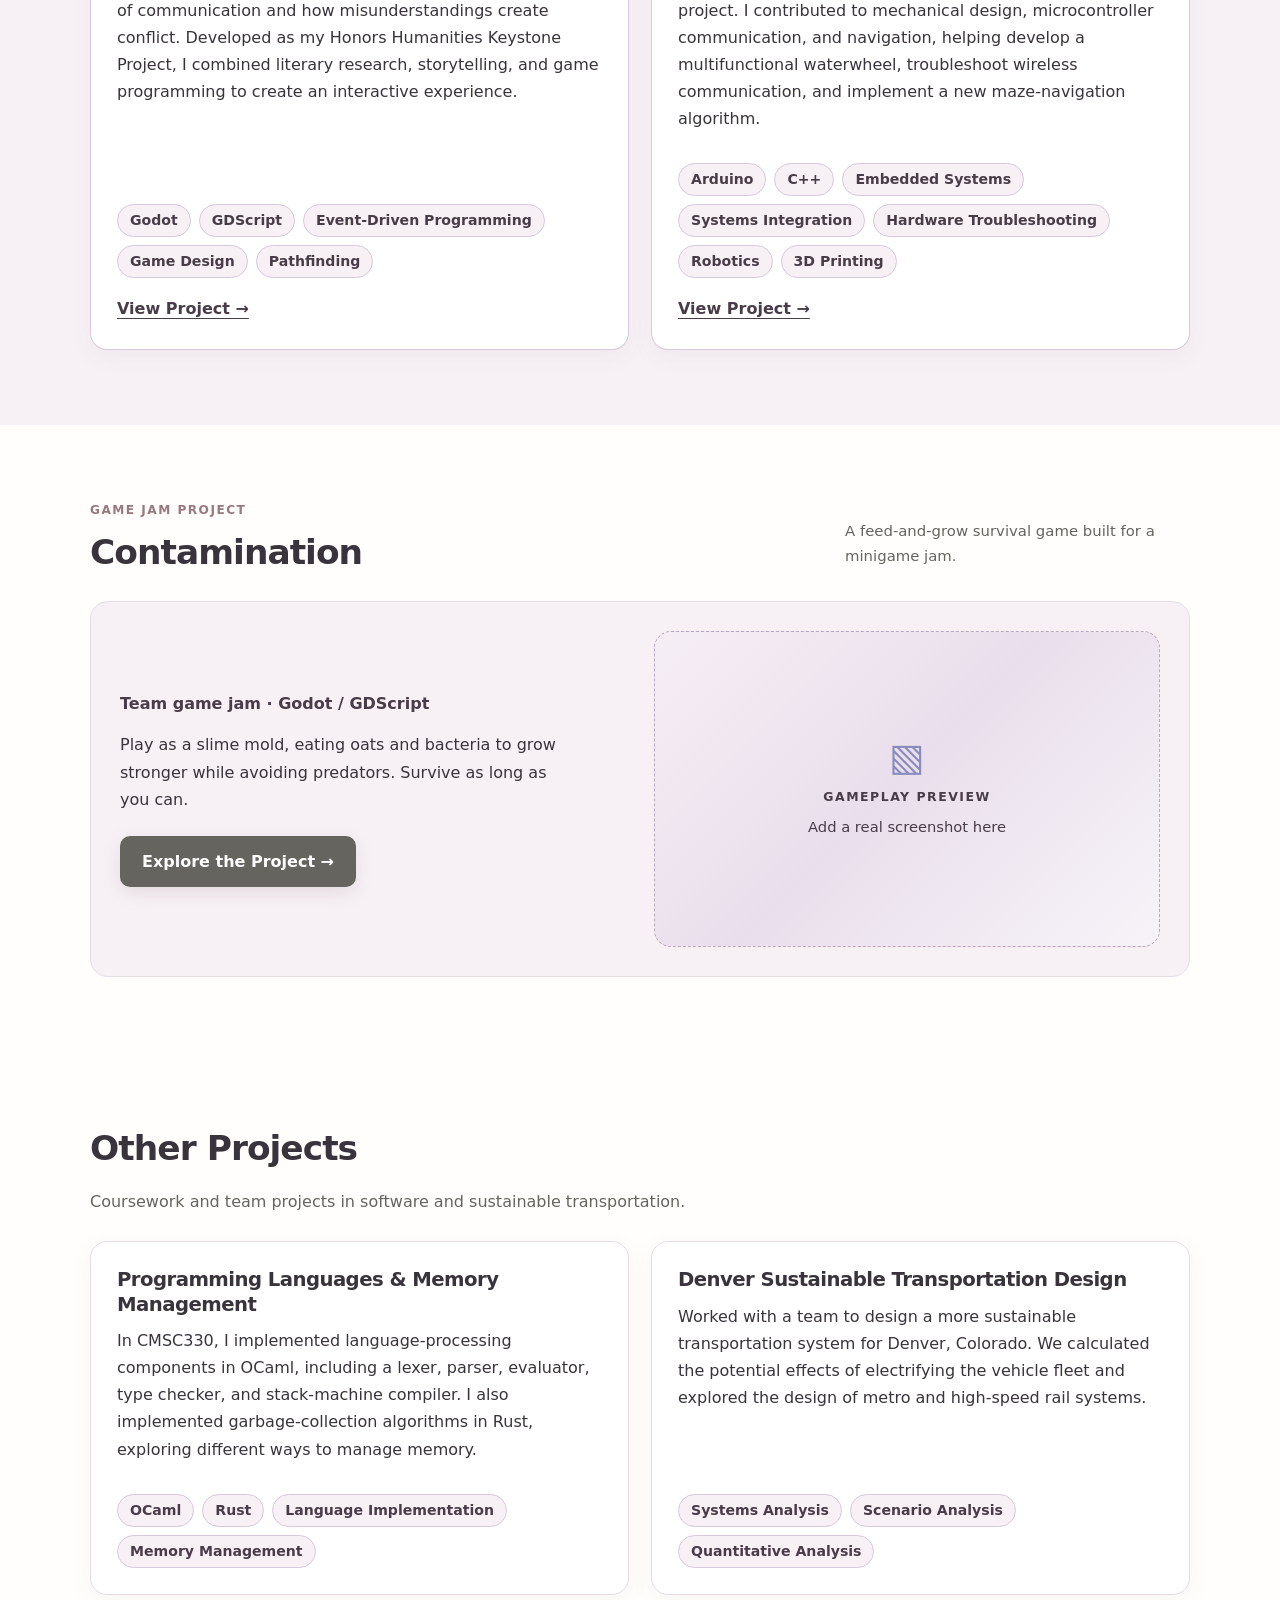
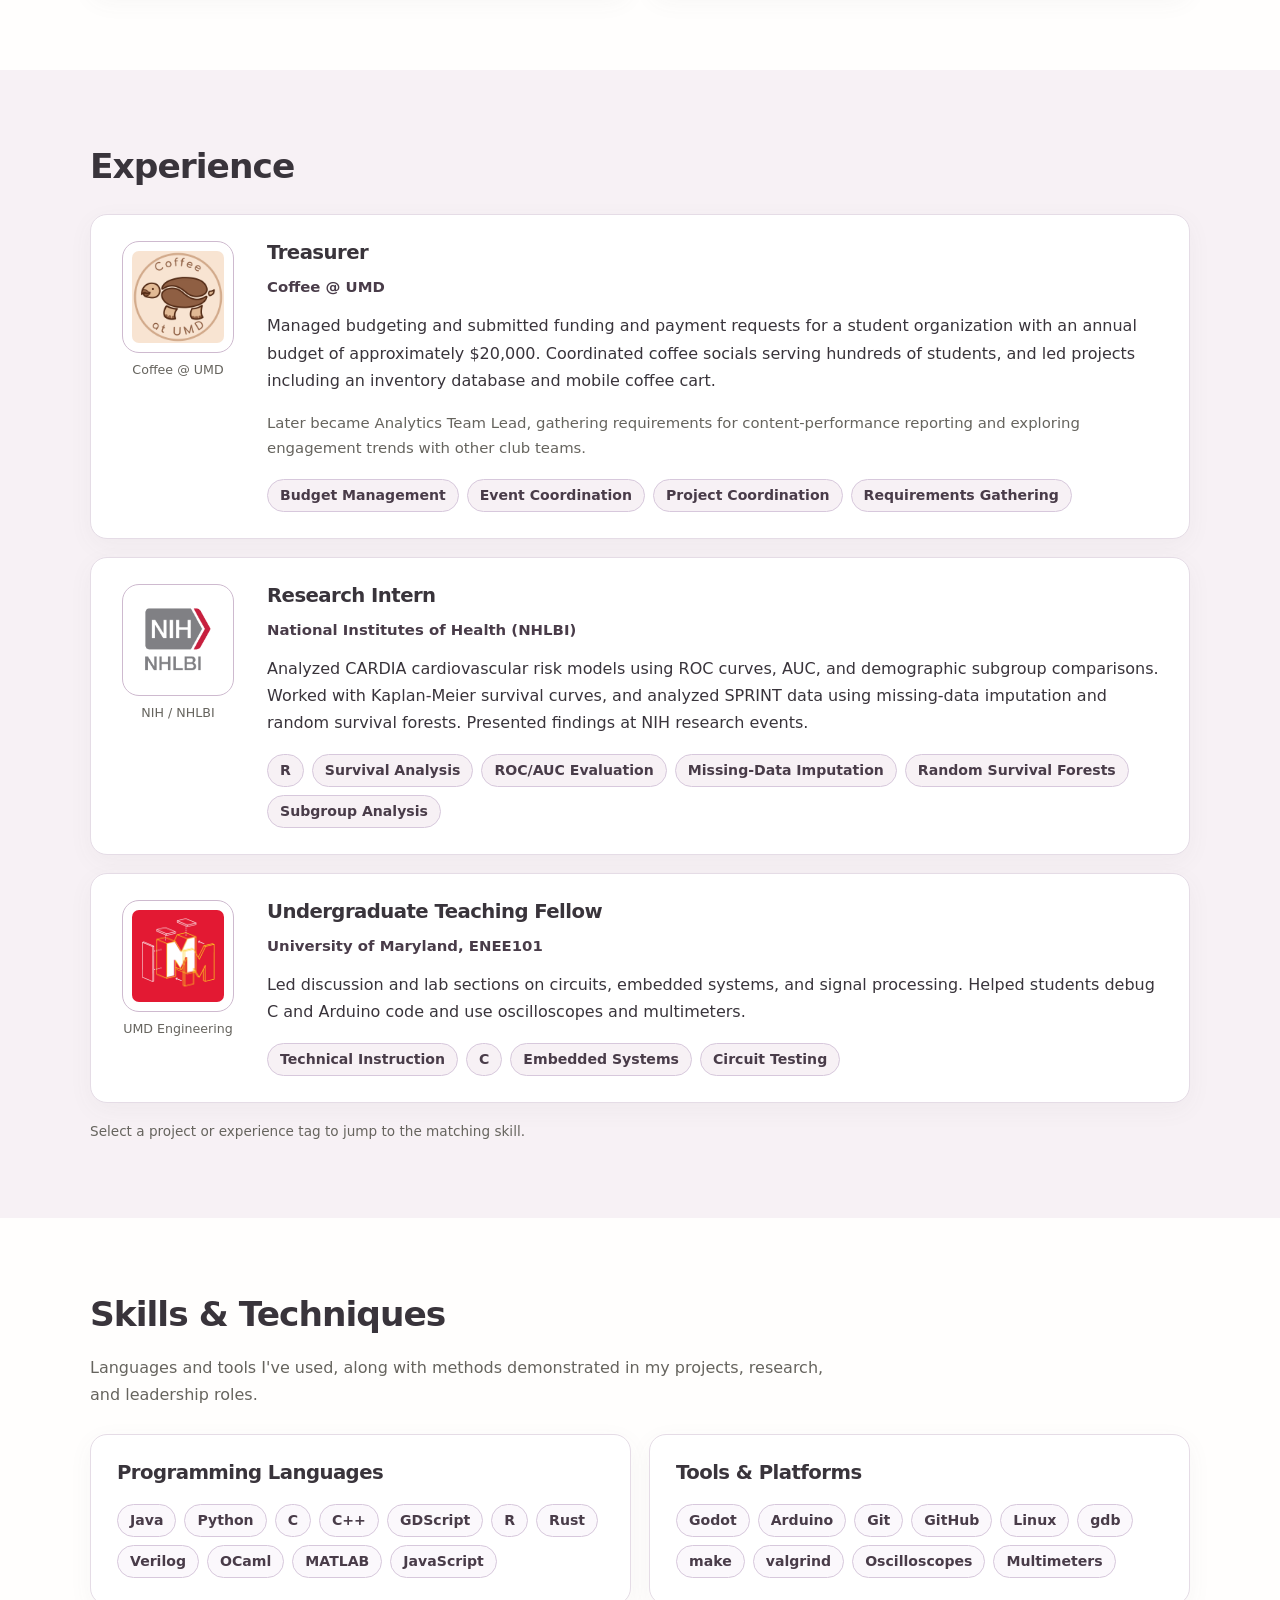
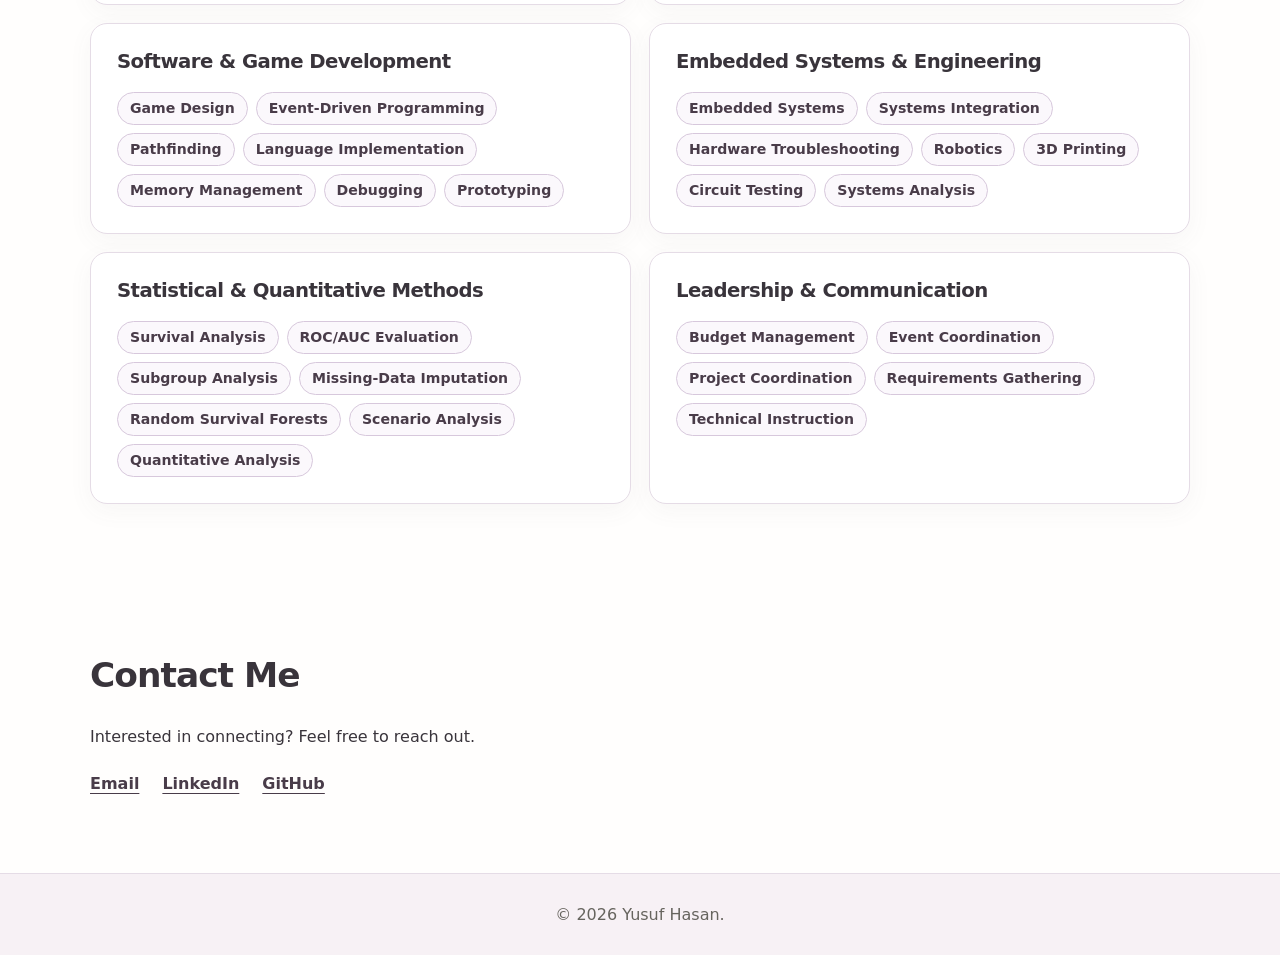
==== commit 55d7454b: "Identify Contamination engine and language on homepage" ====
--- a/index.html
+++ b/index.html
@@ -158,7 +158,7 @@
                 </div>
                 <div class="jam-home-feature">
                     <div class="jam-home-copy">
-                        <p class="subtitle">Team game jam &middot; Gameplay programming</p>
+                        <p class="subtitle">Team game jam &middot; Godot / GDScript</p>
                         <p>Play as a slime mold, eating oats and bacteria to grow stronger while avoiding predators. Survive as long as you can.</p>
                         <a class="button" href="contamination.html">Explore the Project &rarr;</a>
                     </div>
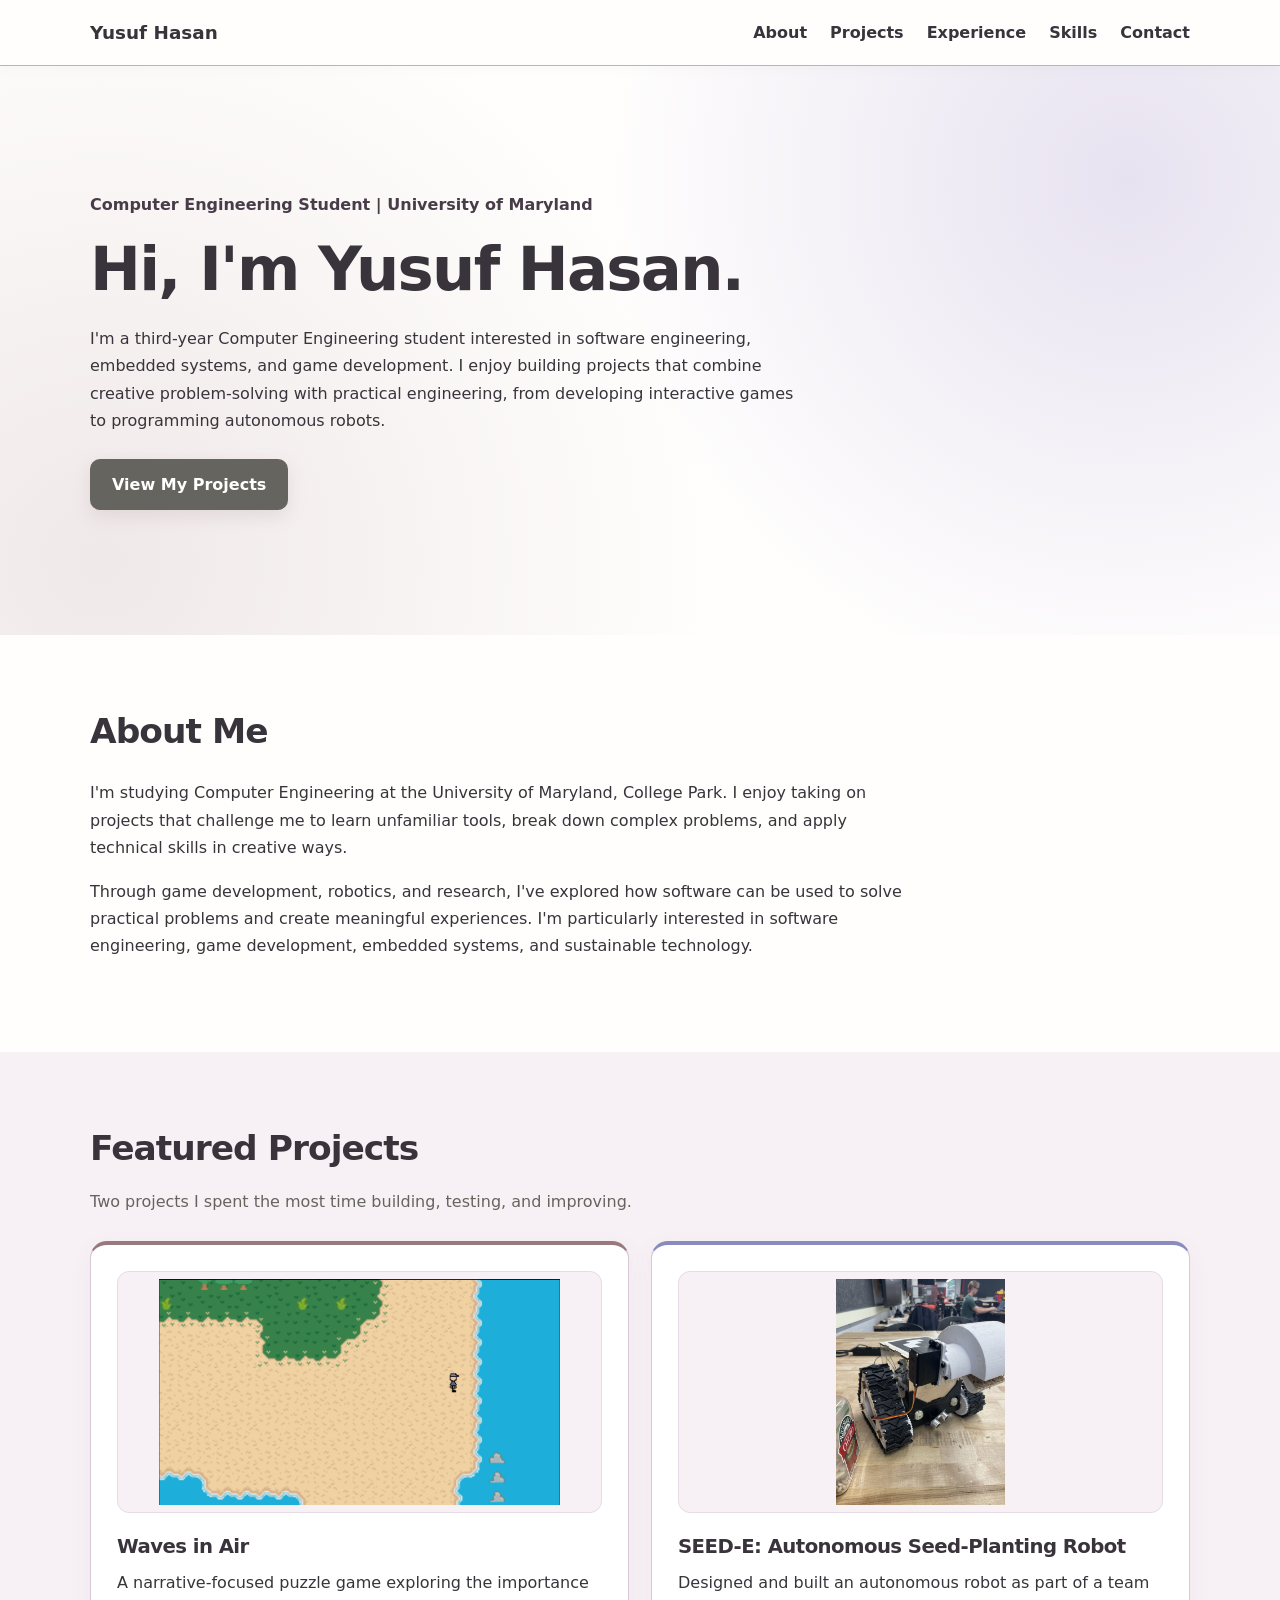
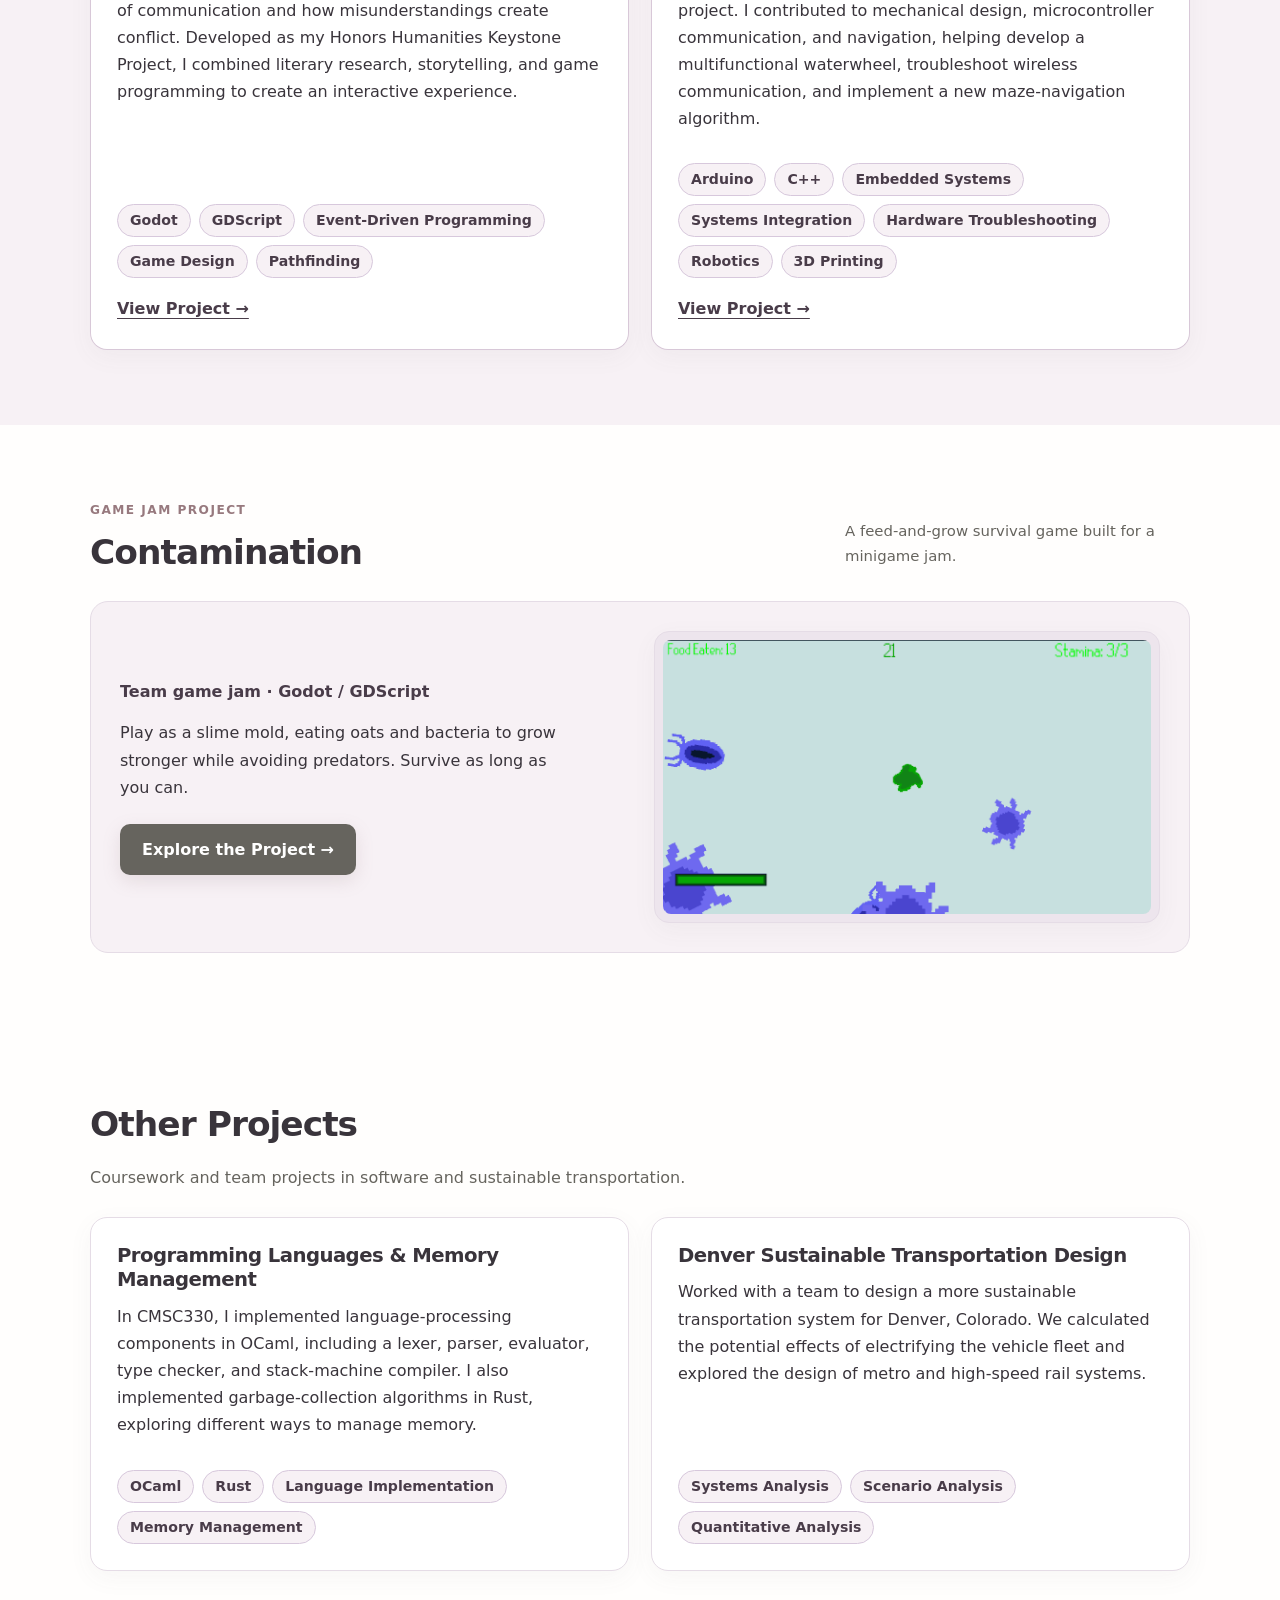
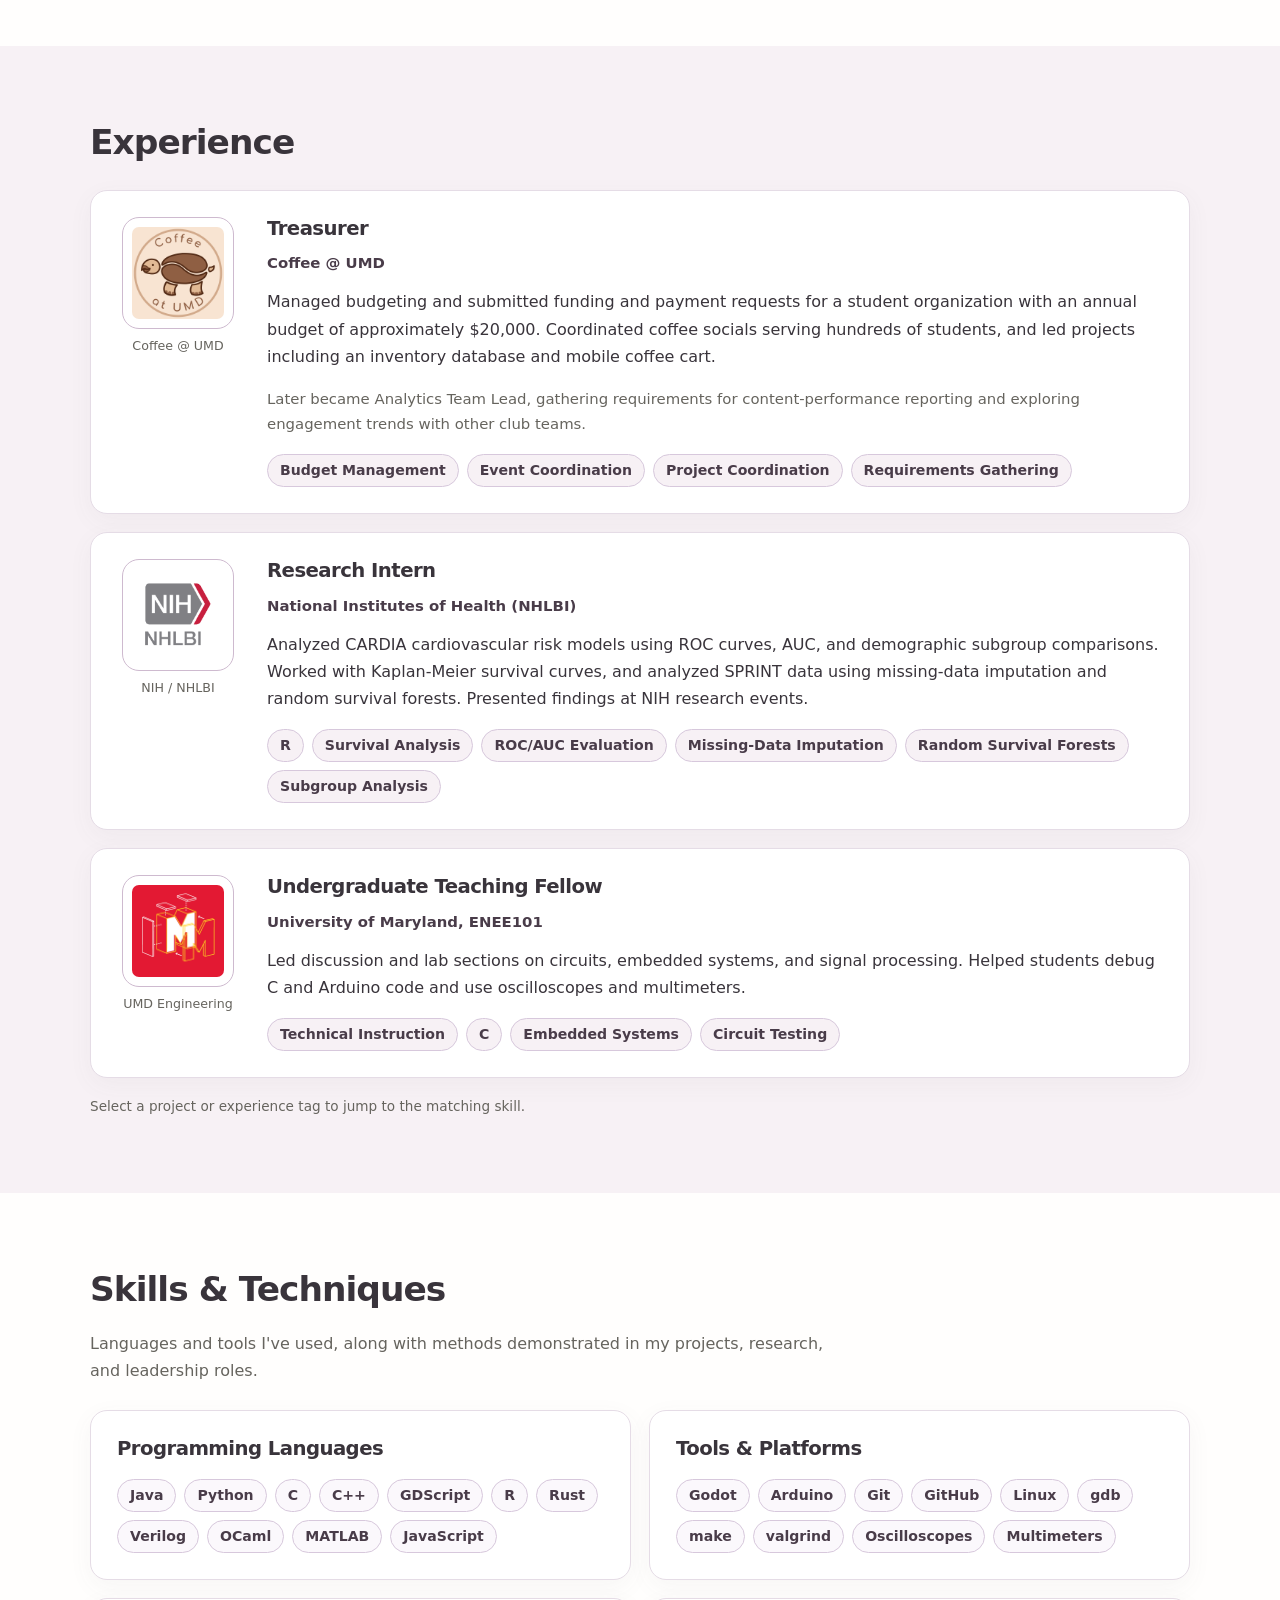
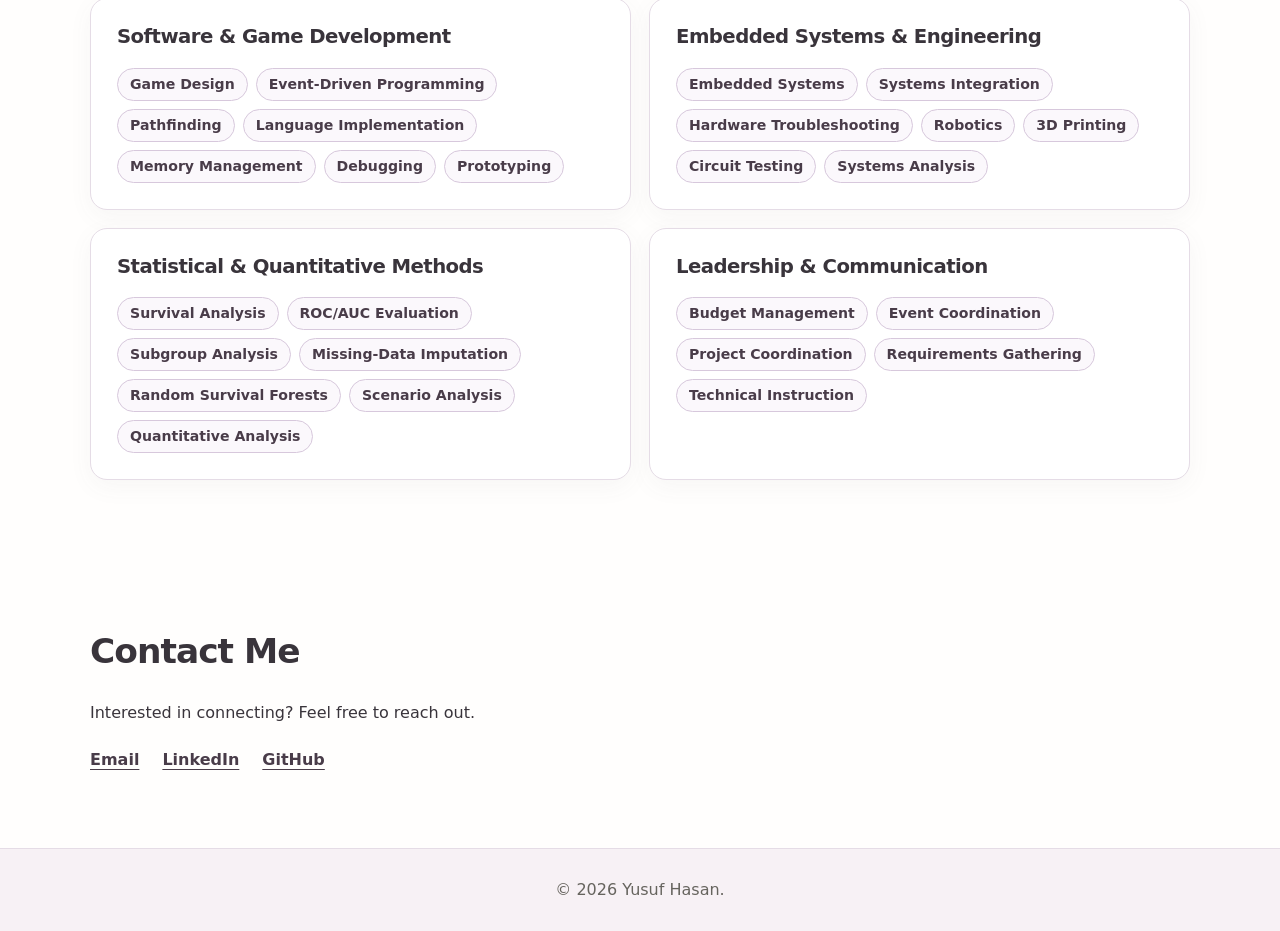
==== commit 933e0a43: "Add authentic Contamination gameplay and start screen screenshots" ====
--- a/index.html
+++ b/index.html
@@ -162,11 +162,11 @@
                         <p>Play as a slime mold, eating oats and bacteria to grow stronger while avoiding predators. Survive as long as you can.</p>
                         <a class="button" href="contamination.html">Explore the Project &rarr;</a>
                     </div>
-                    <div class="jam-media jam-media-home" role="img" aria-label="Placeholder for a Contamination gameplay screenshot">
-                        <span class="jam-media-icon" aria-hidden="true">▧</span>
-                        <span class="jam-media-label">GAMEPLAY PREVIEW</span>
-                        <span class="jam-media-hint">Add a real screenshot here</span>
-                    </div>
+                    <a class="jam-home-image-link jam-screenshot" href="contamination.html" aria-label="View Contamination project page">
+                        <span class="jam-screenshot-frame">
+                            <img src="assets/contamination/contamination-gameplay.png" alt="Green slime mold among purple microbes in the Contamination game" width="1022" height="574" loading="lazy">
+                        </span>
+                    </a>
                 </div>
             </div>
         </section>
--- a/style.css
+++ b/style.css
@@ -409,3 +409,19 @@
   .jam-home-feature { padding: 19px; }
   .jam-media-hero, .jam-media-wide { min-height: 220px; }
 }
+
+/* Actual Contamination screenshots: preserve the full 16:9 pixel-art frame. */
+.jam-screenshot { min-width: 0; }
+.jam-screenshot-frame {
+  display: block; overflow: hidden; border-radius: 15px;
+  border: 1px solid var(--border); background: var(--lavender-2);
+  padding: 8px; box-shadow: var(--shadow);
+}
+.jam-screenshot-frame img {
+  display: block; width: 100%; height: auto;
+  object-fit: contain; border-radius: 8px;
+  image-rendering: auto;
+}
+.jam-home-image-link { display: block; min-width: 0; }
+.jam-home-image-link:hover .jam-screenshot-frame { border-color: var(--mauve); box-shadow: var(--shadow-hover); }
+.jam-gallery-feature.jam-screenshot { max-width: 1006px; }
